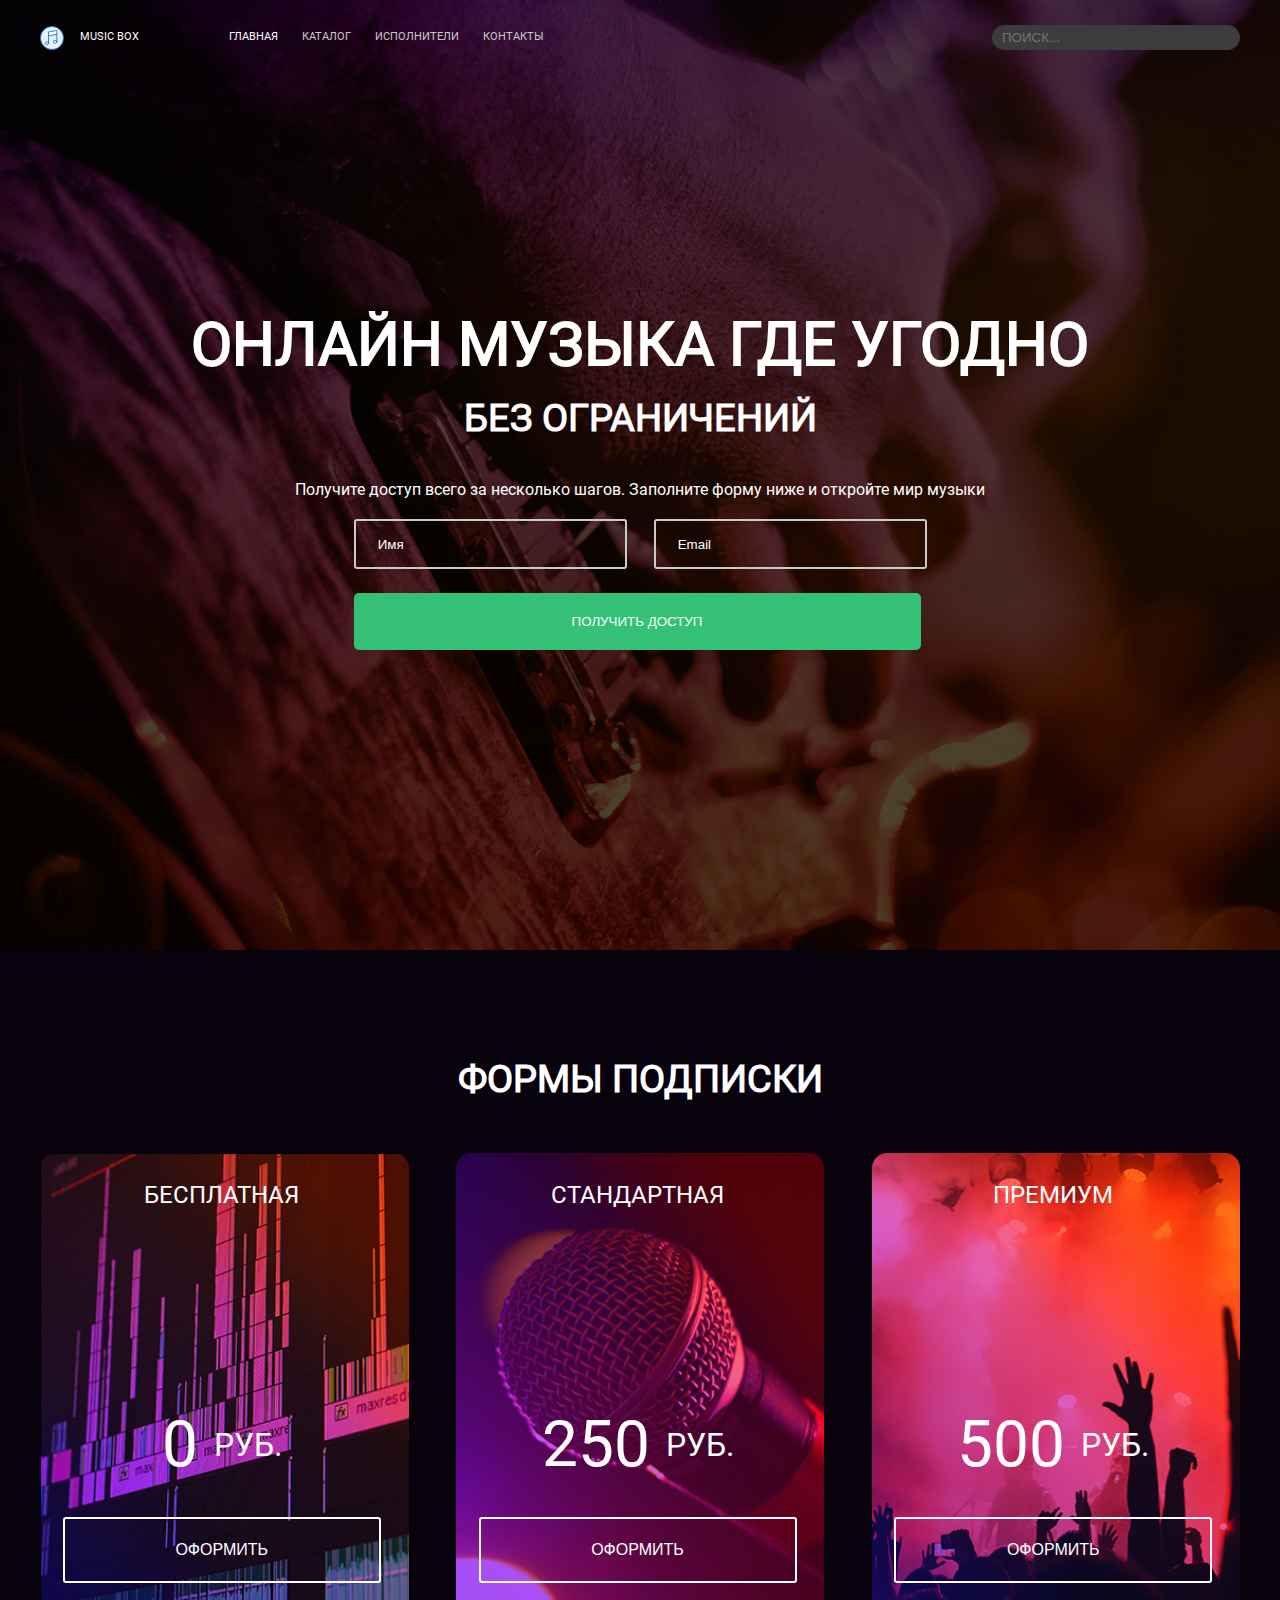
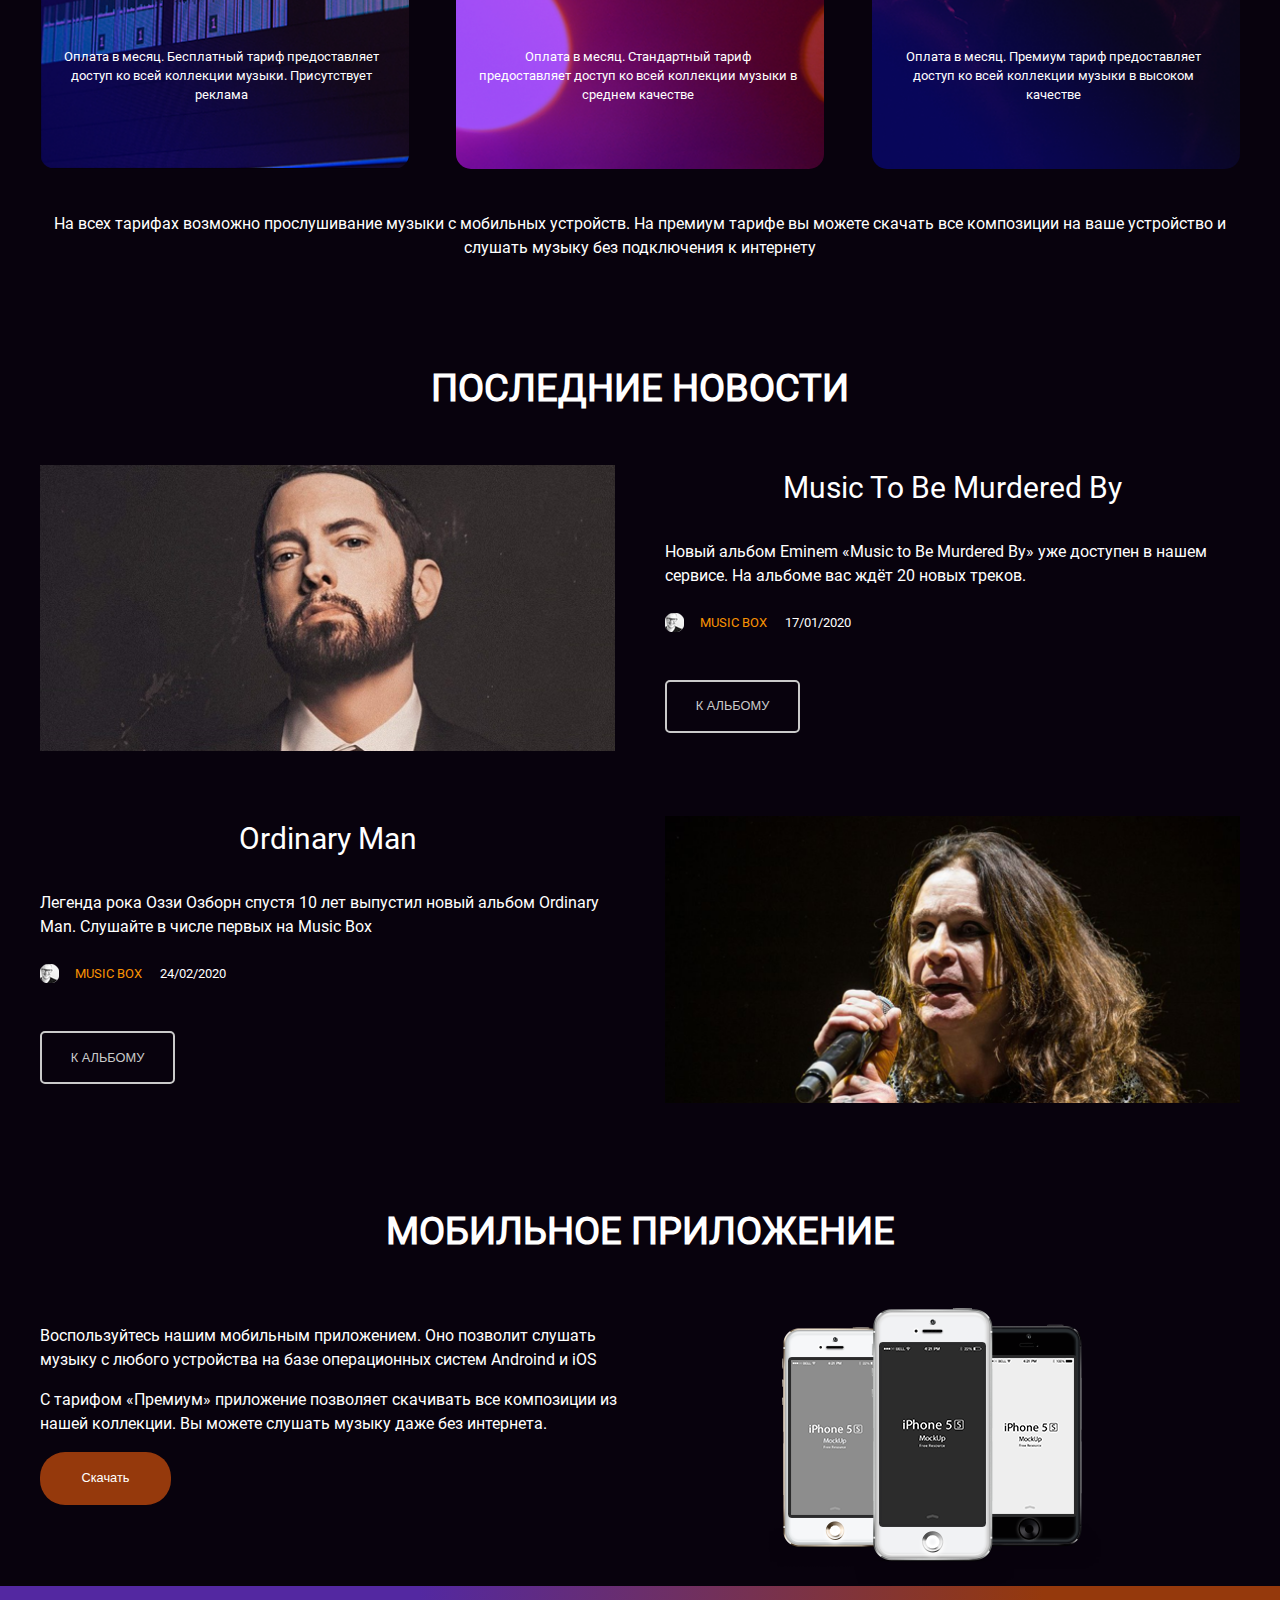
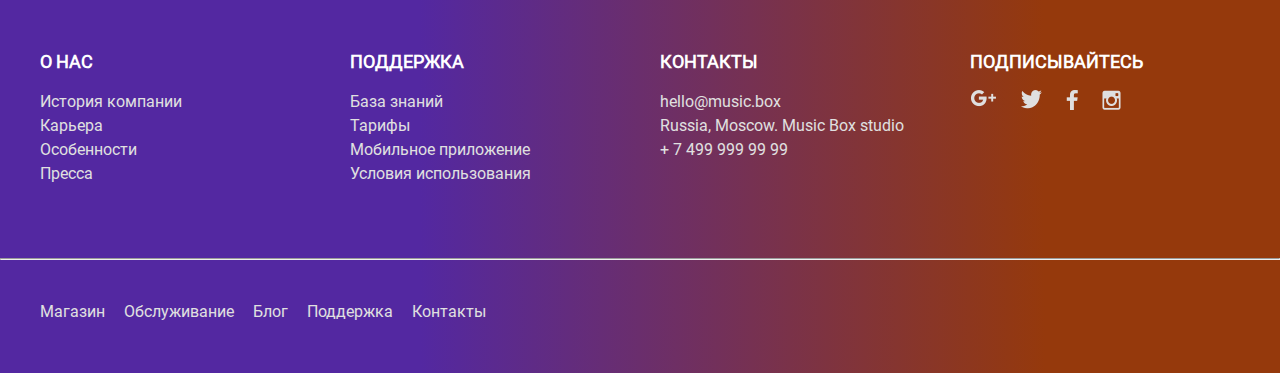
==== src/index.html @ bc8e04ec "tests" ====
<!DOCTYPE html>
<html lang="ru">
  <head>
    <meta charset="UTF-8" />
    <meta name="viewport" content="width=device-width, initial-scale=1.0">
    <meta http-equiv="X-UA-Compatible" content="ie=edge">
    <title>Портал Music Box - Smolib</title>
    <link rel="stylesheet" href="css/style.css">
  </head>
  <body>
    <header class="header">
      <div class="header__logo">
        <img class="header__logo-img" src="images/logo.svg" alt="Логотип Music Box">
        <span class="header__logo-text">Music Box</span>
      </div>
      <nav>
        <ul class="header__nav-list">
          <li class="header__nav-item">
            <a class="header__nav-link header__nav-link_selected" href="index.html">Главная</a>
          </li>
          <li class="header__nav-item">
            <a class="header__nav-link" href="#">Каталог</a>
          </li>
          <li class="header__nav-item">
            <a class="header__nav-link" href="artist.html">Исполнители</a>
          </li>
          <li class="header__nav-item">
            <a class="header__nav-link" href="#">Контакты</a>
          </li>
        </ul>
      </nav>
      <form class="header__form" action="">
        <input class="header__input" name="search" placeholder="Поиск..." type="search">
      </form>
    </header>
    <main>
      <section id="page-description" class="subscription">
        <h1>Онлайн музыка где угодно</h1>
        <h2>Без ограничений</h2>
        <p class="subscription__description">Получите доступ всего за несколько шагов. Заполните форму ниже и откройте мир музыки</p>
        <form class="subscription__form">
          <input class="subscription__input-text" name="name" placeholder="Имя" type="text">
          <input class="subscription__input-text" name="email" placeholder="Email" type="email">
          <button class="subscription__button" name="button">Получить доступ</button>
        </form>
      </section>
      <section class="pricing-forms" id="page-pricing">
        <h2 class="pricing-forms__title">Формы подписки</h2>
        <div class="pricing-forms__one-form pricing-forms__one-form_type_free">
          <h3 class="pricing-forms__title-price">Бесплатная</h3>
          <p class="pricing-forms__price">
            <span class="pricing-forms__price-value">0</span>
            <span class="pricing-forms__price-currency">руб.</span>
          </p>
          <form>
            <button class="pricing-forms__button">Оформить</button>
          </form>
          <p class="pricing-forms__form-description">
            Оплата в месяц.
            Бесплатный тариф предоставляет доступ ко всей коллекции музыки.
            Присутствует реклама
          </p>
        </div>
        <div class="pricing-forms__one-form pricing-forms__one-form_type_standart">
          <h3 class="pricing-forms__title-price">Стандартная</h3>
          <p class="pricing-forms__price">
            <span class="pricing-forms__price-value">250</span>
            <span class="pricing-forms__price-currency">руб.</span>
          </p>
          <form>
            <button class="pricing-forms__button">Оформить</button>
          </form>
          <p class="pricing-forms__form-description">
            Оплата в месяц.
            Стандартный тариф предоставляет доступ ко всей коллекции музыки в среднем качестве
          </p>
        </div>
        <div class="pricing-forms__one-form pricing-forms__one-form_type_premium">
          <h3 class="pricing-forms__title-price">Премиум</h3>
          <p class="pricing-forms__price">
            <span class="pricing-forms__price-value">500</span>
            <span class="pricing-forms__price-currency">руб.</span>
          </p>
          <form>
            <button class="pricing-forms__button">Оформить</button>
          </form>
          <p class="pricing-forms__form-description">
            Оплата в месяц.
            Премиум тариф предоставляет доступ ко всей коллекции музыки в высоком качестве
          </p>
        </div>
        <p class="pricing-forms__description">
          На всех тарифах возможно прослушивание музыки с мобильных устройств.
          На премиум тарифе вы можете скачать все композиции на ваше устройство
          и слушать музыку без подключения к интернету
        </p>
      </section>
      <section class="news" id="page-news">
        <h2>Последние новости</h2>
        <div class="news__news-block">
          <img class="news__image" src="images/Music to Be Murdered By.png" alt="Альбом Music to Be Murdered By">
          <div class="news__text-block">
            <h3 class="news__news-title">Music to be murdered by</h3>
            <p class="news__news-text">
              Новый альбом Eminem «Music to Be Murdered By» уже доступен в нашем сервисе.
              На альбоме вас ждёт 20 новых треков.
            </p>
            <div class="news__author-block">
              <img src="images/avatar.png" alt="Аватар пользователя Music box">
              <a class="news__author" href="#">Music box</a>
              <span class="news__date">17/01/2020</span>
            </div>
            <form>
              <button class="news__button">К альбому</button>
            </form>
          </div>
        </div>
        <div class="news__news-block">
          <img class="news__image" src="images/Ordinary Man.png" alt="Альбом Ordinary Man">
          <div class="news__text-block">
            <h3 class="news__news-title">Ordinary Man</h3>
            <p class="news__news-text">
              Легенда рока Оззи Озборн спустя 10 лет выпустил новый альбом Ordinary Man.
              Слушайте в числе первых на Music Box
            </p>
            <div class="news__author-block">
              <img src="images/avatar.png" alt="Аватар пользователя Music box">
              <a class="news__author" href="#">Music box</a>
              <span>24/02/2020</span>
            </div>
            <form>
              <button class="news__button">К альбому</button>
            </form>
          </div>
        </div>
      </section>
      <section class="app" id="page-app">
        <h2>Мобильное приложение</h2>
        <div class="app__block">
          <img src="images/iphone.png" alt="Телефоны">
          <div class="app__text-block">
            <p class="app__text">
              Воспользуйтесь нашим мобильным приложением.
              Оно позволит слушать музыку с любого устройства на базе операционных систем Androind и iOS
            </p>
            <p class="app__text">
              С тарифом «Премиум» приложение позволяет скачивать все композиции из нашей коллекции.
              Вы можете слушать музыку даже без интернета.
            </p>
            <form>
              <button class="app__button">Скачать</button>
            </form>
          </div>
        </div>
      </section>
    </main>
    <footer class="footer">
      <div class="footer__menu-top">
        <div class="footer__block">
          <h3 class="footer__title">О нас</h3>
          <ul class="footer__list">
          <li class="footer__list-item">
            <a class="footer__link" href="#">История компании</a>
          </li>
          <li class="footer__list-item">
            <a class="footer__link" href="#">Карьера</a>
          </li>
          <li class="footer__list-item">
            <a class="footer__link" href="#">Особенности</a>
          </li>
          <li class="footer__list-item">
            <a class="footer__link" href="#">Пресса</a>
          </li>
          </ul>
        </div>
        <div class="footer__block">
          <h3 class="footer__title">Поддержка</h3>
          <ul class="footer__list">
            <li class="footer__list-item">
              <a class="footer__link" href="#">База знаний</a>
            </li>
            <li class="footer__list-item">
              <a class="footer__link" href="#">Тарифы</a>
            </li>
            <li class="footer__list-item">
              <a class="footer__link" href="#">Мобильное приложение</a>
            </li>
            <li class="footer__list-item">
              <a class="footer__link" href="#">Условия использования</a>
            </li>
          </ul>
        </div>
        <div class="footer__block">
          <h3 class="footer__title">Контакты</h3>
          <a class="footer__link" href="mailto:hello@music.box">hello@music.box</a>
          <span class="footer__link">Russia, Moscow. Music Box studio</span>
          <a class="footer__link" href="#">+ 7 499 999 99 99</a>
        </div>
        <div class="footer__block">
          <h3 class="footer__title">Подписывайтесь</h3>
          <div>
            <ul class="footer__list footer__list_direction_row">
              <li class="footer__list-item">
                <a class="footer__link" href="#" target="_blank">
                  <img src="images/Google+.png" alt="Логотип Google">
                </a>
              </li>
              <li class="footer__list-item">
                <a class="footer__link" href="#" target="_blank">
                  <img  src="images/Twitter.png" alt="Логотип Twitter">
                </a>
              </li>
              <li class="footer__list-item">
                <a class="footer__link" href="#" target="_blank">
                  <img  src="images/Facebook.png" alt="Логотип Facebook">
                </a>
              </li>
              <li class="footer__list-item">
                <a class="footer__link" href="#" target="_blank">
                  <img src="images/Instagram.png" alt="Логотип Instagram">
                </a>
              </li>
            </ul>
          </div>
        </div>
      </div>
      <hr class="footer__line">
      <div class="footer__menu-bottom">
        <a class="footer__link footer__link_place_bottom" href="#">Магазин</a>
        <a class="footer__link footer__link_place_bottom" href="#">Обслуживание</a>
        <a class="footer__link footer__link_place_bottom" href="#">Блог</a>
        <a class="footer__link footer__link_place_bottom" href="#">Поддержка</a>
        <a class="footer__link footer__link_place_bottom" href="#">Контакты</a>
      </div>
    </footer>
  </body>
</html>
---- src/css/style.css ----
:root {
  --white: #fff;
  --black: #08020d;
  --gray: #e0e0e0;
  --dark-gray: #cacaca;
  --dark: #3c3b3d;
  --green: #34c176;
  --orange: #f89202;
  --purple: #5328a1;
  --red: #95390c;
  --main-margin: 20px;
}

.list-flex__text, .footer__link, .app__text, .news__news-text, .pricing-forms__description, .pricing-forms__button, .artist__description, .subscription__description {
  font-size: 16px;
  line-height: 1.5;
}

.pricing-forms__price-currency {
  font-size: 32px;
  line-height: 1.5;
}

.pricing-forms__price-value {
  font-size: 64px;
  line-height: 1.5;
}

.header__nav-link, .header__logo-text {
  font-size: 11px;
  line-height: 1.5;
}

.footer__line, .footer__list, .app__text, .header__input, .header__nav-list, p, h3, h2, h1, body {
  margin: 0;
  padding: 0;
}

.app__button, .news__button {
  width: 131px;
  height: 53px;
  font-size: 12.8px;
  line-height: 19.2px;
  cursor: pointer;
  text-align: center;
  vertical-align: middle;
}

.list-flex, .popular-track, .footer__menu-bottom, .footer__menu-top, .app, .news, .pricing-forms, .header {
  max-width: 1240px;
  box-sizing: border-box;
  width: 100%;
  margin: auto;
  padding-left: 20px;
  padding-right: 20px;
}

@font-face {
  font-family: "Roboto";
  src: url("../fonts/Roboto/Roboto-Regular.ttf");
}
body {
  font-family: "Roboto", Arial, Helvetica, sans-serif;
  font-size: 11px;
  line-height: 1.5;
  color: var(--dark-gray);
  background-color: var(--black);
  position: relative;
  color: var(--white);
}

h1 {
  text-transform: uppercase;
  line-height: 1.5;
  font-weight: 700;
  color: var(--white);
  text-align: center;
  width: 100%;
  max-width: 1200px;
  font-size: 60px;
}
@media screen and (max-width: 800px) {
  h1 {
    font-size: 30px;
  }
}
h2 {
  text-transform: uppercase;
  line-height: 1.5;
  font-weight: 700;
  color: var(--white);
  text-align: center;
  width: 100%;
  max-width: 1200px;
  font-size: 38px;
}
@media screen and (max-width: 800px) {
  h2 {
    font-size: 18px;
  }
}
h3 {
  text-transform: uppercase;
  line-height: 1.5;
  font-weight: 700;
  color: var(--white);
  text-align: center;
  width: 100%;
  max-width: 1200px;
  font-size: 24px;
}
@media screen and (max-width: 800px) {
  h3 {
    font-size: 16px;
  }
}

.header {
  position: absolute;
  display: flex;
  top: 25px;
  left: 0;
  right: 0;
  align-items: center;
}
@media screen and (max-width: 800px) {
  .header {
    flex-direction: column;
    align-items: flex-start;
  }
}
.header__logo {
  display: flex;
  align-items: center;
}
.header__logo-img {
  width: 24px;
  height: 24px;
}
.header__logo-text {
  margin: 0 90px 0 16px;
  text-transform: uppercase;
  color: var(--white);
}
.header__nav-list {
  display: flex;
}
@media screen and (max-width: 800px) {
  .header__nav-list {
    flex-direction: column;
    align-items: flex-start;
    margin: 17px 0 18px;
  }
}
.header__nav-item {
  list-style: none;
  padding-right: 24px;
  display: flex;
}
@media screen and (max-width: 800px) {
  .header__nav-item {
    padding-bottom: 3px;
    margin-right: a;
  }
}
.header__nav-item:last-of-type {
  padding: 0;
}
.header__nav-link {
  text-transform: uppercase;
  text-decoration: none;
  color: var(--dark-gray);
}
.header__nav-link_selected {
  color: var(--white);
}
.header__nav-link:last-of-type {
  margin: 0;
}
@media screen and (max-width: 800px) {
  .header__nav-link {
    line-height: 13px;
  }
}
.header__form {
  width: 20vw;
  max-width: 248px;
  margin: auto 0 auto auto;
  display: flex;
}
@media screen and (max-width: 800px) {
  .header__form {
    margin: 0;
    width: calc(100vw - 40px);
    max-width: 378px;
  }
}
.header__input {
  height: 25px;
  border-radius: 25px;
  border: 0px;
  width: 100%;
  background-color: var(--dark);
  box-sizing: border-box;
}
.header__input::placeholder {
  padding: 5px 0 5px 10px;
  color: #757575;
  text-transform: uppercase;
}

.subscription {
  max-height: 750px;
  padding: 200px 0;
  min-height: 550px;
  margin: auto;
  display: flex;
  flex-direction: column;
  align-items: center;
  justify-content: center;
  background-image: url(../images/banner.png);
  background-position: center;
  background-size: cover;
}
@media screen and (max-width: 800px) {
  .subscription {
    max-height: 853px;
    height: 853px;
    box-sizing: border-box;
  }
}
.subscription__description {
  margin: 31px 0 17px;
  text-align: center;
  max-width: 1200px;
}
@media screen and (max-width: 800px) {
  .subscription__description {
    margin: 16px 0;
  }
}
.subscription__input-text {
  width: 273px;
  box-sizing: border-box;
  height: 50px;
  background-color: transparent;
  border-radius: 3px;
  border: 2px solid var(--dark-gray);
  margin-bottom: 24px;
}
.subscription__input-text:first-of-type {
  margin-right: 24px;
}
@media screen and (max-width: 800px) {
  .subscription__input-text:first-of-type {
    margin-right: 0;
  }
}
.subscription__input-text::placeholder {
  padding: 15px 0 11px 20.24px;
  color: var(--white);
}
@media screen and (max-width: 800px) {
  .subscription__input-text {
    width: 374px;
    display: block;
  }
}
.subscription__button {
  display: block;
  width: 567px;
  height: 57px;
  border-radius: 5px;
  border: 0;
  background-color: var(--green);
  cursor: pointer;
  text-transform: uppercase;
  color: var(--white);
}
@media screen and (max-width: 800px) {
  .subscription__button {
    width: 374px;
  }
}

.artist {
  max-height: 713px;
  min-height: 550px;
  display: flex;
  flex-direction: column;
  align-items: flex-start;
  justify-content: flex-start;
  background-image: url(../images/Morten\ Harket.png);
  background-position: center;
  background-size: cover;
  padding: 200px 120px;
  box-sizing: border-box;
}
@media screen and (max-width: 800px) {
  .artist {
    max-height: 730px;
    height: 730px;
    padding: 0 20px;
  }
}
.artist__title {
  width: 100%;
  text-align: start;
}
.artist__description {
  margin: 16px 0 48px;
  width: 100%;
  text-align: start;
}
.artist__button {
  width: 200px;
  height: 62px;
  border-radius: 5px;
  border: 0;
  text-transform: uppercase;
  color: var(--white);
  padding: 20px 30px;
  margin-right: 19px;
  margin-bottom: 24px;
  cursor: pointer;
}
.artist__button_color_purple {
  background-color: var(--purple);
}
.artist__button_color_red {
  background-color: var(--red);
}
@media screen and (max-width: 800px) {
  .artist__button {
    display: block;
  }
}
.artist__button-inside {
  display: flex;
  align-items: center;
  justify-content: flex-start;
}
.artist__button-img {
  width: 20px;
  padding-right: 16px;
}

.pricing-forms {
  display: flex;
  flex-wrap: wrap;
  justify-content: space-between;
  padding-top: 101px;
}
@media screen and (max-width: 1240px) {
  .pricing-forms {
    justify-content: center;
  }
}
.pricing-forms__title {
  width: 100%;
}
.pricing-forms__one-form {
  width: 368.5px;
  border-radius: 15px;
  margin: 45px 0 43px;
  display: flex;
  flex-direction: column;
  align-items: center;
  background-repeat: no-repeat;
  background-size: cover;
  padding: 24px 27px 64px 22px;
  box-sizing: border-box;
}
.pricing-forms__one-form:first-of-type {
  margin-top: 45px;
}
.pricing-forms__one-form_type_free {
  background-image: url(../images/subscribe_1.png);
}
.pricing-forms__one-form_type_standart {
  background-image: url(../images/subscribe_2.png);
}
.pricing-forms__one-form_type_premium {
  background-image: url(../images/subscribe_3.png);
}
@media screen and (max-width: 800px) {
  .pricing-forms__one-form {
    padding-top: 19px;
    margin-top: 0;
  }
  .pricing-forms__one-form:first-of-type {
    margin-top: 45px;
    margin-right: 0px;
  }
}
.pricing-forms__title-price {
  font-weight: 400;
}
.pricing-forms__price {
  margin: 200px 0 40px;
  display: flex;
  align-items: center;
  justify-content: center;
  width: 100%;
}
.pricing-forms__price-value {
  margin-right: 16px;
  line-height: 1;
}
.pricing-forms__price-currency {
  text-transform: uppercase;
}
.pricing-forms__form-description {
  text-align: center;
  margin-top: 64px;
  font-size: 12.8px;
}
.pricing-forms__button {
  background-color: transparent;
  color: var(--white);
  border-radius: 3px;
  border: 2px solid var(--white);
  text-transform: uppercase;
  cursor: pointer;
  width: 318px;
  height: 66px;
}
.pricing-forms__description {
  width: 100%;
  text-align: center;
}

.news {
  padding: 100px 20px 0;
}
@media screen and (max-width: 800px) {
  .news {
    display: flex;
    flex-direction: column;
    align-items: center;
  }
}
.news__news-block {
  display: flex;
  align-items: flex-start;
  justify-content: space-between;
  margin-top: 65px;
}
.news__news-block:first-of-type {
  margin-top: 48px;
}
.news__news-block:nth-of-type(2n) {
  flex-direction: row-reverse;
}
@media screen and (max-width: 800px) {
  .news__news-block {
    flex-direction: column;
  }
  .news__news-block:nth-of-type(2n) {
    flex-direction: column;
  }
}
.news__image {
  width: 45vw;
  max-width: 575px;
  min-width: 374px;
}
.news__text-block {
  display: flex;
  flex-direction: column;
  width: 45vw;
  max-width: 575px;
  min-width: 374px;
}
@media screen and (max-width: 800px) {
  .news__text-block {
    margin-top: 50px;
  }
}
.news__news-title {
  text-transform: capitalize;
  font-size: 30px;
  line-height: 1.5;
  font-weight: 400;
  margin-bottom: 30px;
}
@media screen and (max-width: 800px) {
  .news__news-title {
    font-size: 16px;
    margin-bottom: 16px;
  }
}
.news__news-text {
  margin-bottom: 25px;
}
.news__author-block {
  display: flex;
  align-content: center;
  font-size: 12.8px;
  line-height: 19px;
}
.news__author {
  text-decoration: none;
  color: var(--orange);
  margin: 0 18px 0 16px;
  text-transform: uppercase;
}
.news__button {
  margin-top: 48px;
  color: var(--dark-gray);
  text-transform: uppercase;
  background-color: transparent;
  border-radius: 5px;
  border: 2px solid var(--dark-gray);
  width: 135px;
}

.app {
  padding: 100px 20px 0;
  max-width: 1240px;
}
.app__block {
  display: flex;
  flex-direction: row-reverse;
  justify-content: flex-end;
  align-items: flex-start;
  margin: 48px auto 0;
}
@media screen and (max-width: 800px) {
  .app__block {
    flex-direction: column;
    align-items: center;
    margin: 48px 0 0;
  }
}
.app__text-block {
  max-width: 600px;
  margin-right: min(144px, 10vw);
  margin-top: 16px;
}
@media screen and (max-width: 800px) {
  .app__text-block {
    margin-right: 0;
  }
}
.app__text {
  margin-bottom: 16px;
}
.app__button {
  background-color: var(--red);
  color: var(--white);
  border-radius: 25px;
  border: 0;
}

.footer {
  background: linear-gradient(89.75deg, #5328a1 32.83%, #95390c 81.56%);
}
.footer__menu-top {
  padding: 62px 20px 72px;
  display: grid;
  grid-template-columns: repeat(4, 270px);
  column-gap: min(40px, 3.3333333333vw);
}
@media screen and (max-width: 1240px) {
  .footer__menu-top {
    grid-template-columns: repeat(4, 21.3vw);
  }
}
@media screen and (max-width: 800px) {
  .footer__menu-top {
    grid-template-columns: repeat(1, auto);
    row-gap: 30px;
  }
}
.footer__block {
  display: flex;
  flex-direction: column;
  align-items: stretch;
}
.footer__title {
  font-size: 18px;
  margin-bottom: 15px;
  text-align: start;
}
@media screen and (max-width: 800px) {
  .footer__title {
    margin-bottom: 16px;
  }
}
.footer__link {
  color: var(--gray);
  text-decoration: none;
  width: auto;
  margin-right: auto;
}
.footer__link_place_bottom {
  margin-right: 16px;
}
@media screen and (max-width: 800px) {
  .footer__link_place_bottom {
    margin-bottom: 16px;
  }
}
.footer__list {
  display: flex;
  list-style: none;
  flex-direction: column;
}
.footer__list_direction_row {
  flex-direction: row;
  gap: 24px;
}
.footer__list-item {
  list-style: none;
}
.footer__line {
  color: var(--dark-gray);
  size: 1px;
}
.footer__menu-bottom {
  padding: 40px 20px 49px;
}
@media screen and (max-width: 800px) {
  .footer__menu-bottom {
    display: flex;
    flex-direction: column;
    padding-bottom: 39px;
  }
}

.popular-track {
  padding-top: 100px;
}
.popular-track__title {
  text-align: left;
}
.popular-track__grid-block {
  display: grid;
  grid-template-columns: repeat(2, 1fr);
  margin-top: 48px;
  row-gap: 25px;
}
@media screen and (max-width: 800px) {
  .popular-track__grid-block {
    grid-template-columns: repeat(1, 1fr);
  }
}
.popular-track__title {
  margin-bottom: 48px;
  text-align: left;
}
.popular-track__track-block {
  display: flex;
  align-items: center;
}
.popular-track__image {
  width: 55px;
  height: 55px;
  margin-right: 15px;
}
.popular-track__name {
  font-size: 12.8px;
}
.popular-track__artist {
  font-size: 12.8px;
  color: var(--gray);
}
.popular-track__time {
  margin-left: auto;
  margin-right: 49px;
  font-size: 12.8px;
}
@media screen and (max-width: 800px) {
  .popular-track__time {
    margin-right: 0;
  }
}

.list-flex {
  padding-top: 100px;
}
.list-flex__title {
  text-align: left;
}
.list-flex__flex {
  display: flex;
  flex-wrap: wrap;
  margin-top: 23px;
}
.list-flex__block {
  margin-right: 50px;
  margin-top: 25px;
  width: clamp(137px, 20vw, 250px);
  display: flex;
  flex-direction: column;
}
.list-flex__block_section_similar {
  align-items: center;
}
.list-flex__image {
  width: 100%;
}
.list-flex__name {
  font-size: 18px;
  text-transform: capitalize;
  margin-top: 18px;
  text-align: start;
}
.list-flex__name_section_similar {
  width: 100%;
  text-align: center;
}
.list-flex__text_section_similar {
  width: 100%;
  text-align: center;
}

/*# sourceMappingURL=style.css.map */
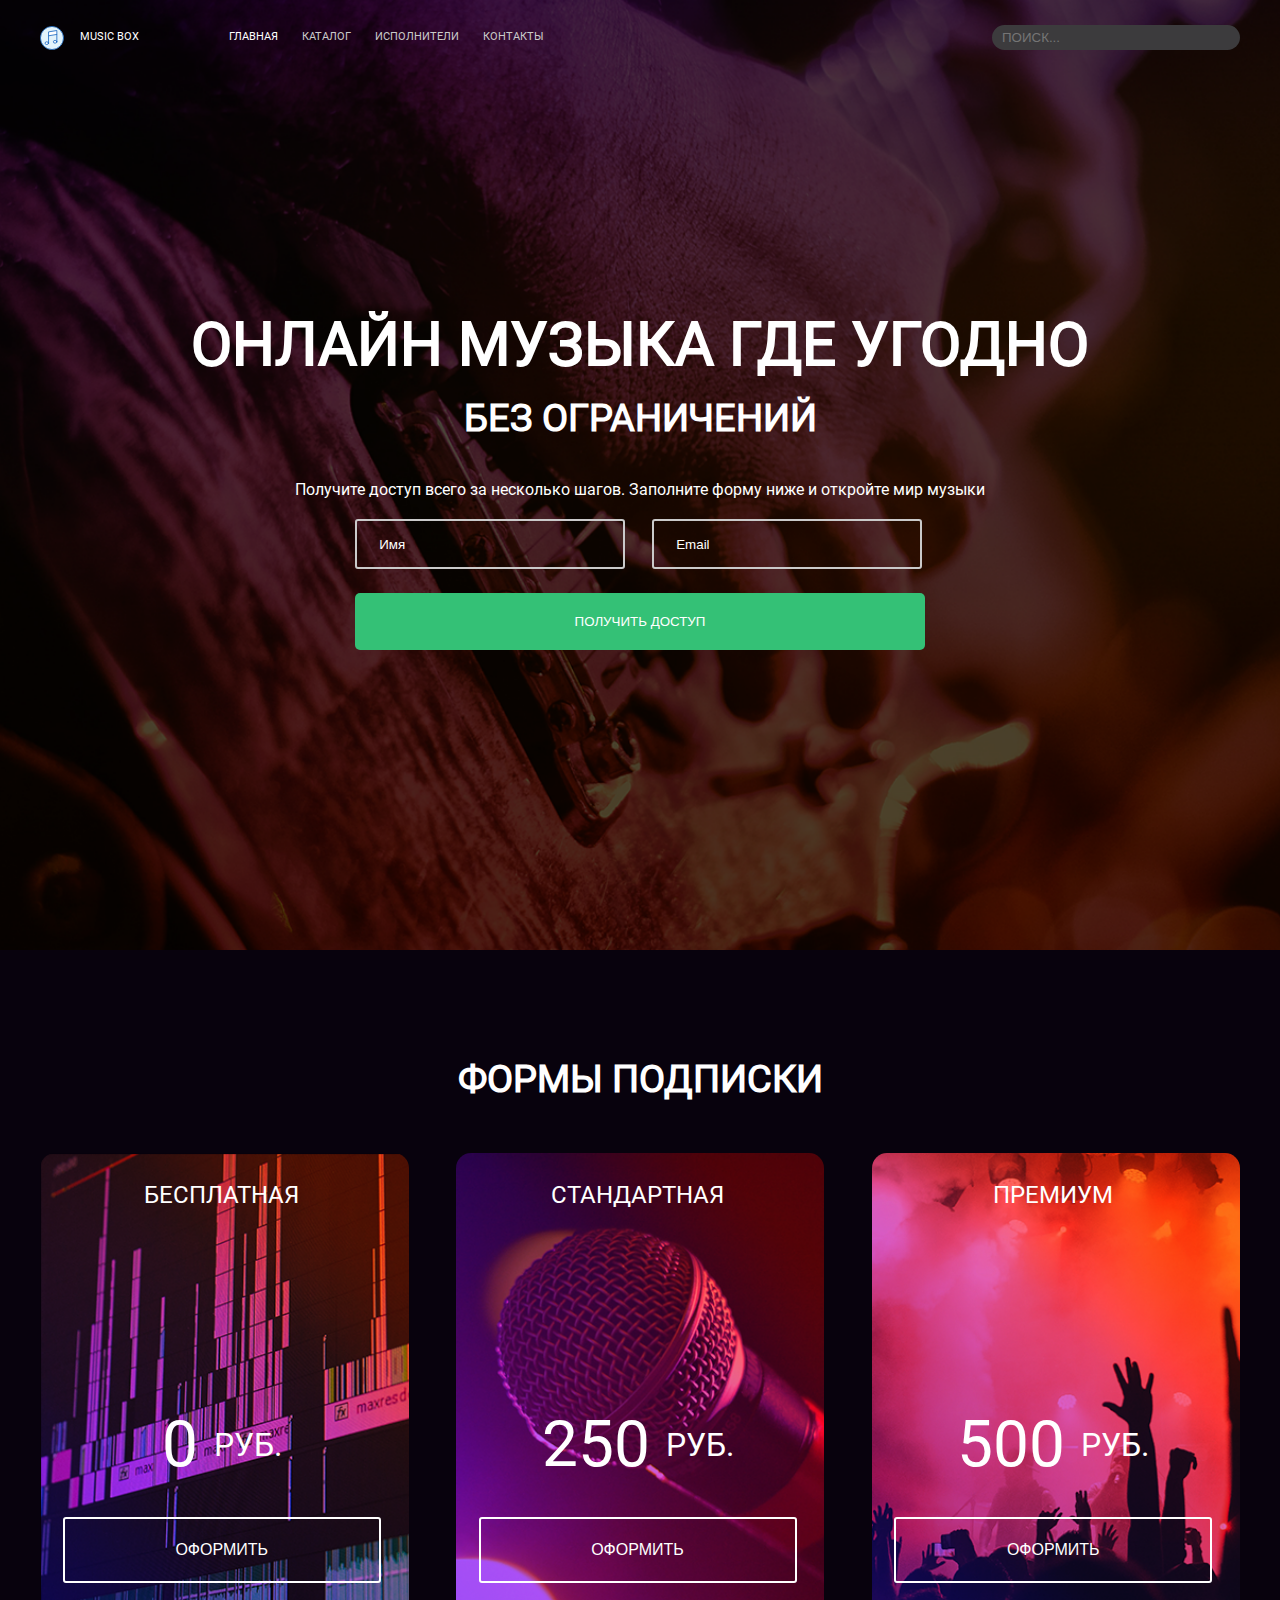
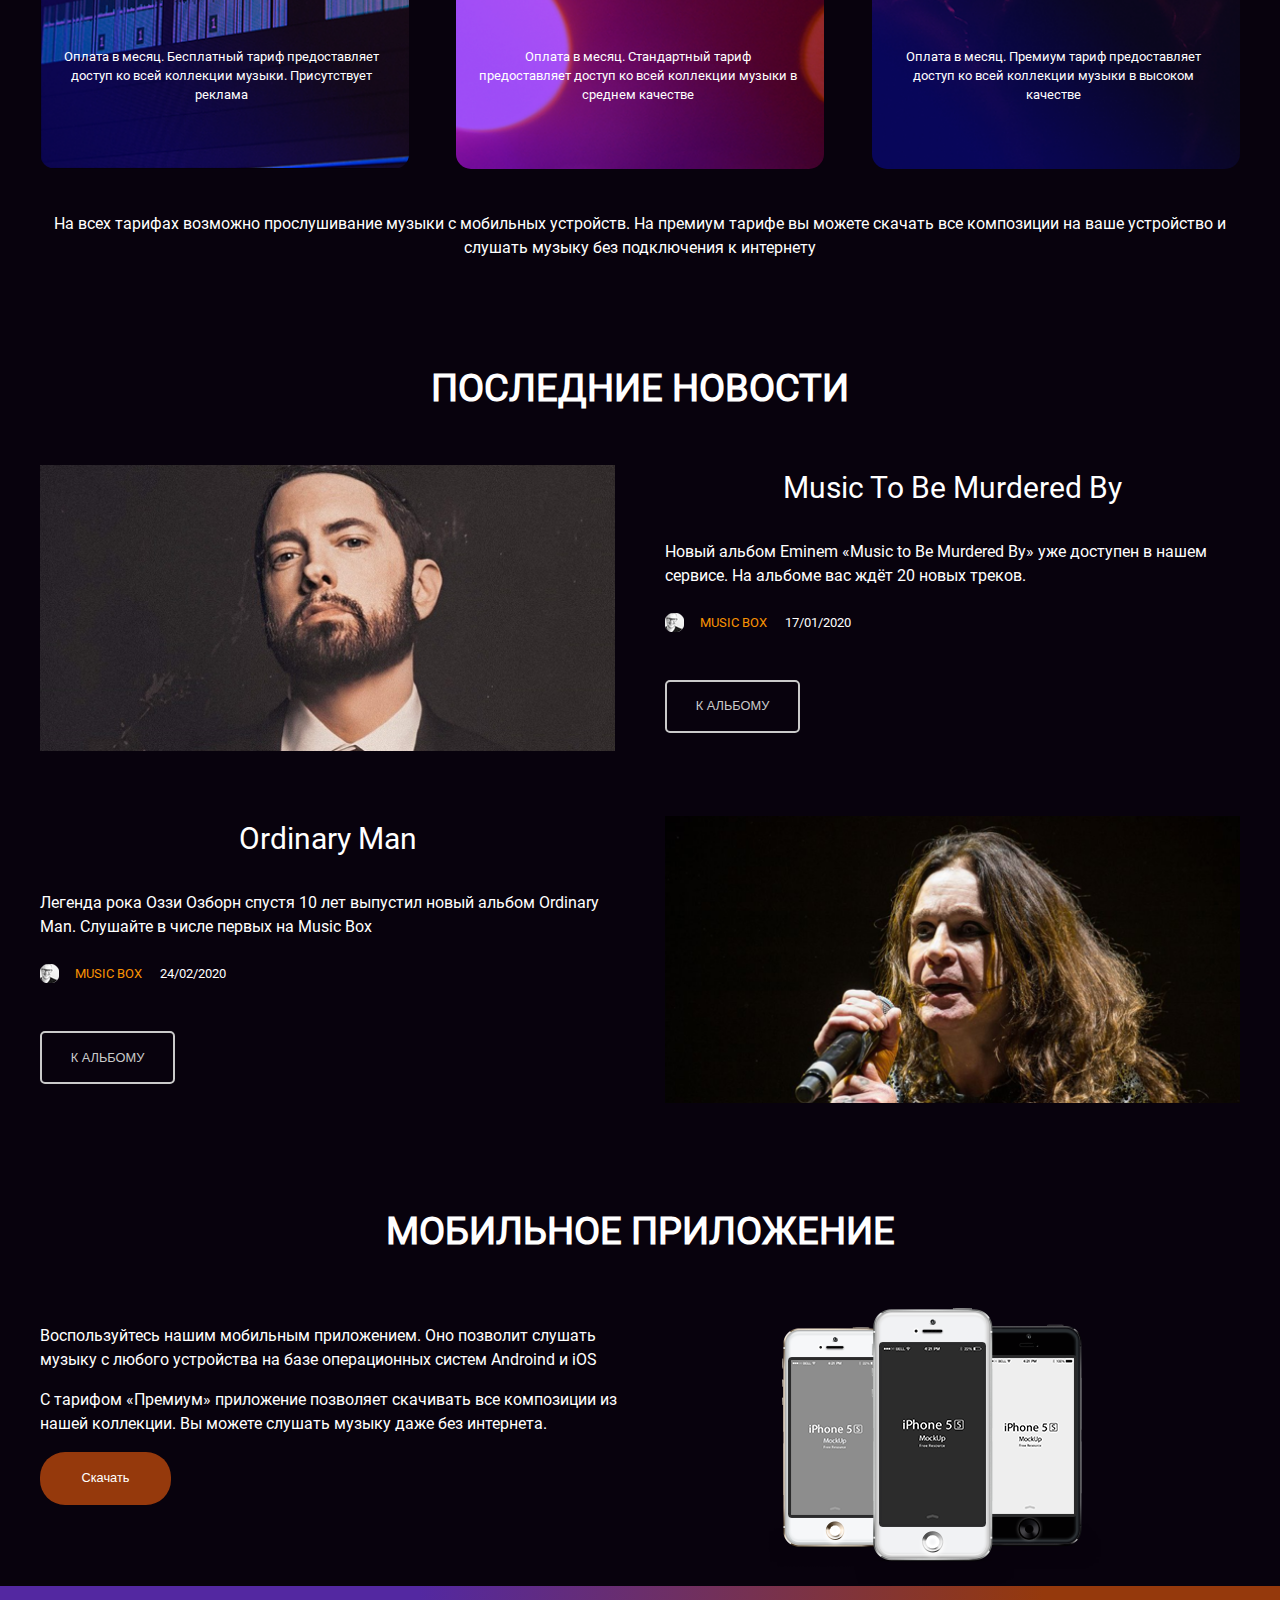
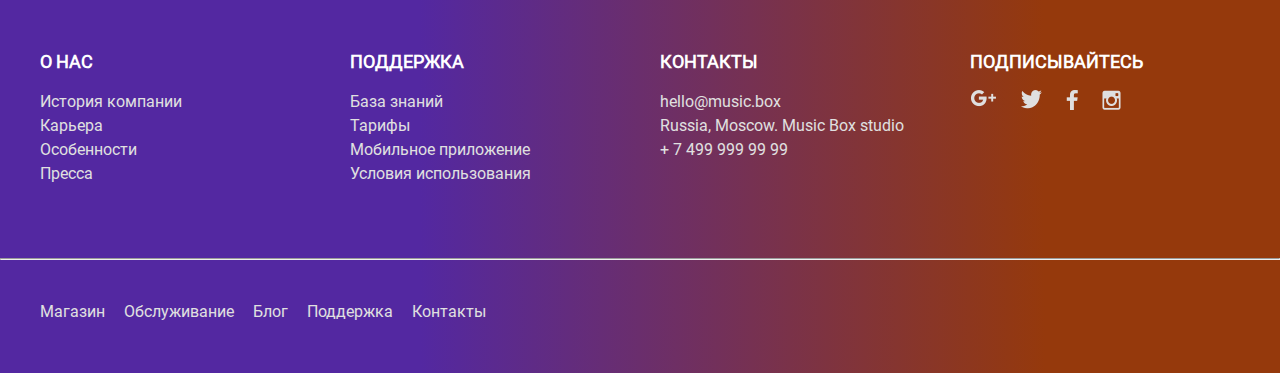
==== commit c78ae4bf: "tests" ====
--- a/src/index.html
+++ b/src/index.html
@@ -41,7 +41,7 @@
         <form class="subscription__form">
           <input class="subscription__input-text" name="name" placeholder="Имя" type="text">
           <input class="subscription__input-text" name="email" placeholder="Email" type="email">
-          <button class="subscription__button" name="button">Получить доступ</button>
+          <input type="button" class="subscription__button" name="button" value="Получить доступ">
         </form>
       </section>
       <section class="pricing-forms" id="page-pricing">
@@ -53,7 +53,7 @@
             <span class="pricing-forms__price-currency">руб.</span>
           </p>
           <form>
-            <button class="pricing-forms__button">Оформить</button>
+            <input type="button" class="pricing-forms__button" value="Оформить">
           </form>
           <p class="pricing-forms__form-description">
             Оплата в месяц.
@@ -68,7 +68,7 @@
             <span class="pricing-forms__price-currency">руб.</span>
           </p>
           <form>
-            <button class="pricing-forms__button">Оформить</button>
+            <input type="button" class="pricing-forms__button" value="Оформить">
           </form>
           <p class="pricing-forms__form-description">
             Оплата в месяц.
@@ -82,7 +82,7 @@
             <span class="pricing-forms__price-currency">руб.</span>
           </p>
           <form>
-            <button class="pricing-forms__button">Оформить</button>
+            <input type="button" class="pricing-forms__button" value="Оформить">
           </form>
           <p class="pricing-forms__form-description">
             Оплата в месяц.
@@ -111,7 +111,7 @@
               <span class="news__date">17/01/2020</span>
             </div>
             <form>
-              <button class="news__button">К альбому</button>
+              <input type="button" class="news__button" value="К альбому">
             </form>
           </div>
         </div>
@@ -129,7 +129,7 @@
               <span>24/02/2020</span>
             </div>
             <form>
-              <button class="news__button">К альбому</button>
+              <input type="button" class="news__button" value="К альбому">
             </form>
           </div>
         </div>
@@ -148,7 +148,7 @@
               Вы можете слушать музыку даже без интернета.
             </p>
             <form>
-              <button class="app__button">Скачать</button>
+              <input type="button" class="app__button" value="Скачать">
             </form>
           </div>
         </div>
@@ -157,7 +157,7 @@
     <footer class="footer">
       <div class="footer__menu-top">
         <div class="footer__block">
-          <h3 class="footer__title">О нас</h3>
+          <h2 class="footer__title">О нас</h3>
           <ul class="footer__list">
           <li class="footer__list-item">
             <a class="footer__link" href="#">История компании</a>
@@ -174,7 +174,7 @@
           </ul>
         </div>
         <div class="footer__block">
-          <h3 class="footer__title">Поддержка</h3>
+          <h2 class="footer__title">Поддержка</h3>
           <ul class="footer__list">
             <li class="footer__list-item">
               <a class="footer__link" href="#">База знаний</a>
@@ -191,7 +191,7 @@
           </ul>
         </div>
         <div class="footer__block">
-          <h3 class="footer__title">Контакты</h3>
+          <h2 class="footer__title">Контакты</h3>
           <a class="footer__link" href="mailto:hello@music.box">hello@music.box</a>
           <span class="footer__link">Russia, Moscow. Music Box studio</span>
           <a class="footer__link" href="#">+ 7 499 999 99 99</a>
--- a/src/css/style.css
+++ b/src/css/style.css
@@ -227,6 +227,7 @@
     max-height: 853px;
     height: 853px;
     box-sizing: border-box;
+    padding: 200px 20px;
   }
 }
 .subscription__description {
@@ -239,8 +240,11 @@
     margin: 16px 0;
   }
 }
+.subscription__form {
+  max-width: 570px;
+}
 .subscription__input-text {
-  width: 273px;
+  width: 270px;
   box-sizing: border-box;
   height: 50px;
   background-color: transparent;
@@ -268,7 +272,7 @@
 }
 .subscription__button {
   display: block;
-  width: 567px;
+  width: 570px;
   height: 57px;
   border-radius: 5px;
   border: 0;
@@ -300,7 +304,7 @@
   .artist {
     max-height: 730px;
     height: 730px;
-    padding: 0 20px;
+    padding: 200px 20px;
   }
 }
 .artist__title {
@@ -315,6 +319,7 @@
 .artist__button {
   width: 200px;
   height: 62px;
+  font-size: 12.8px;
   border-radius: 5px;
   border: 0;
   text-transform: uppercase;
@@ -339,6 +344,7 @@
   display: flex;
   align-items: center;
   justify-content: flex-start;
+  font-size: 12.8px;
 }
 .artist__button-img {
   width: 20px;
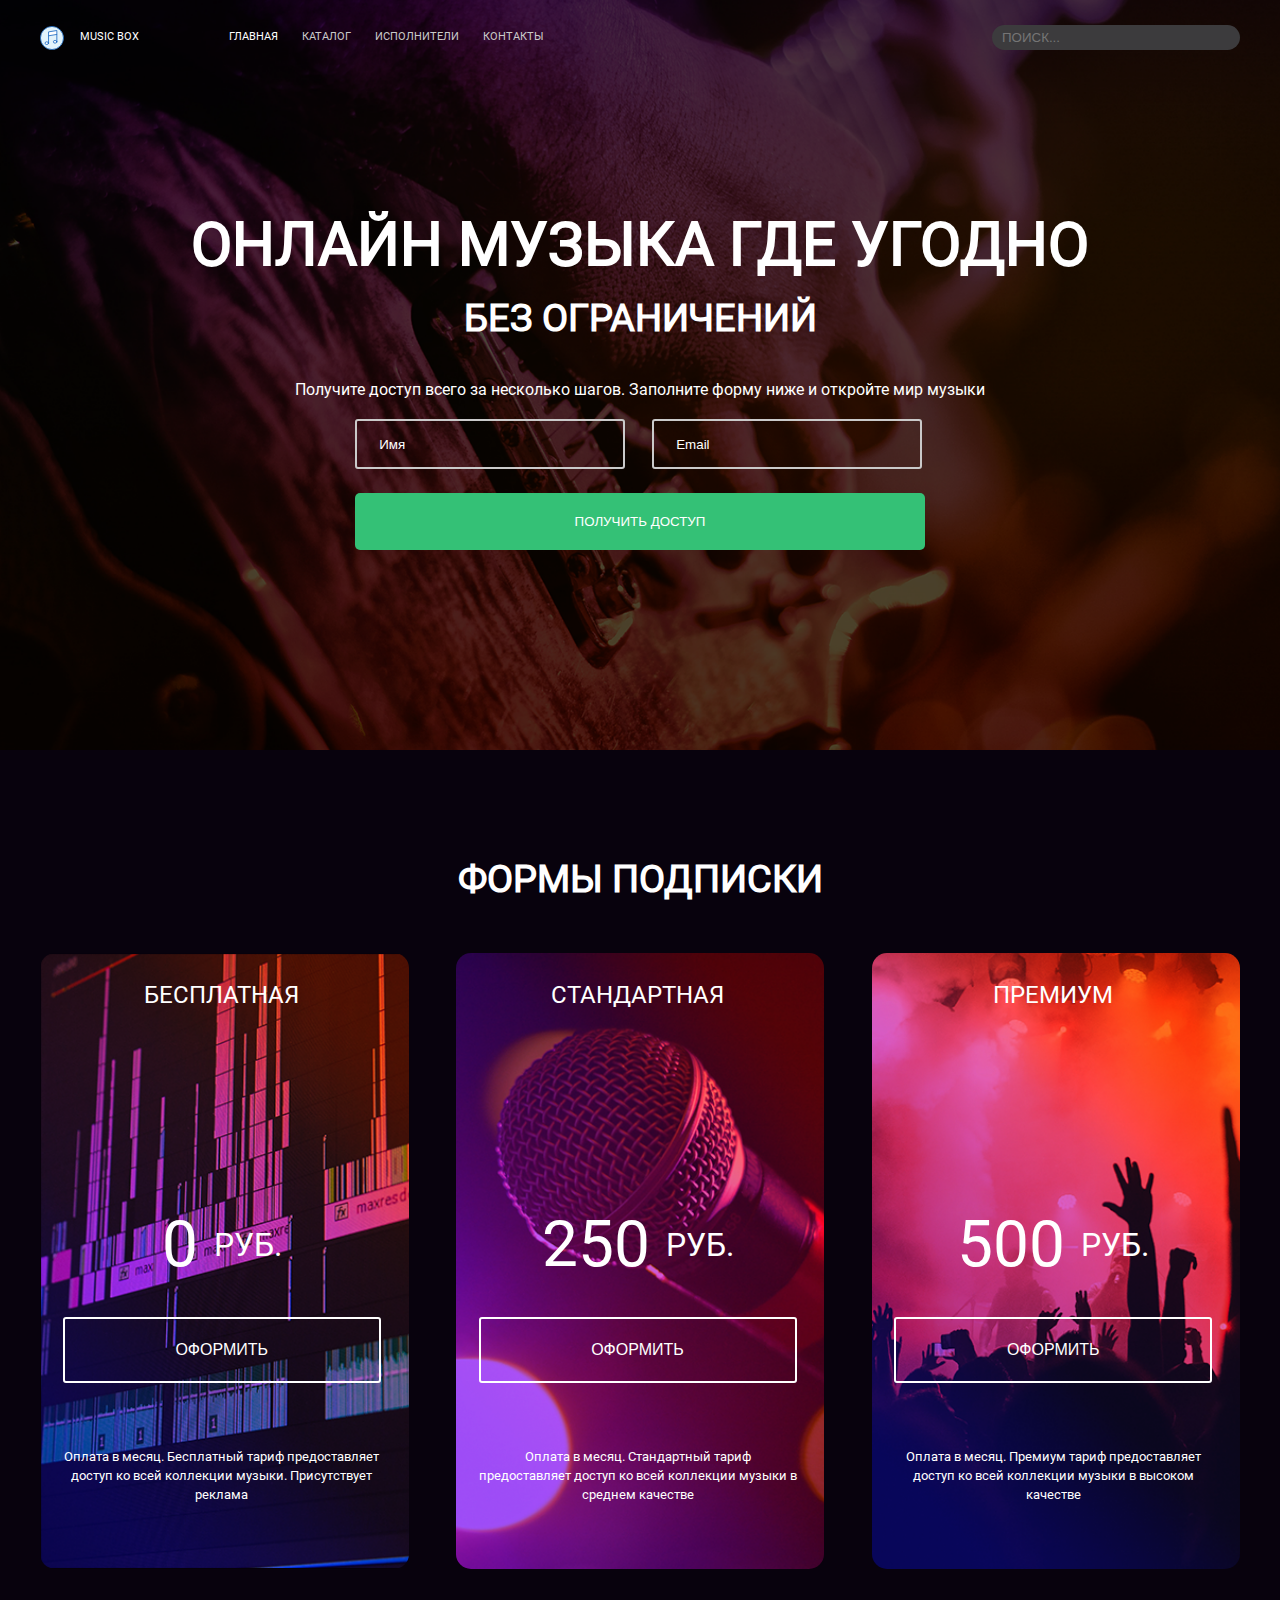
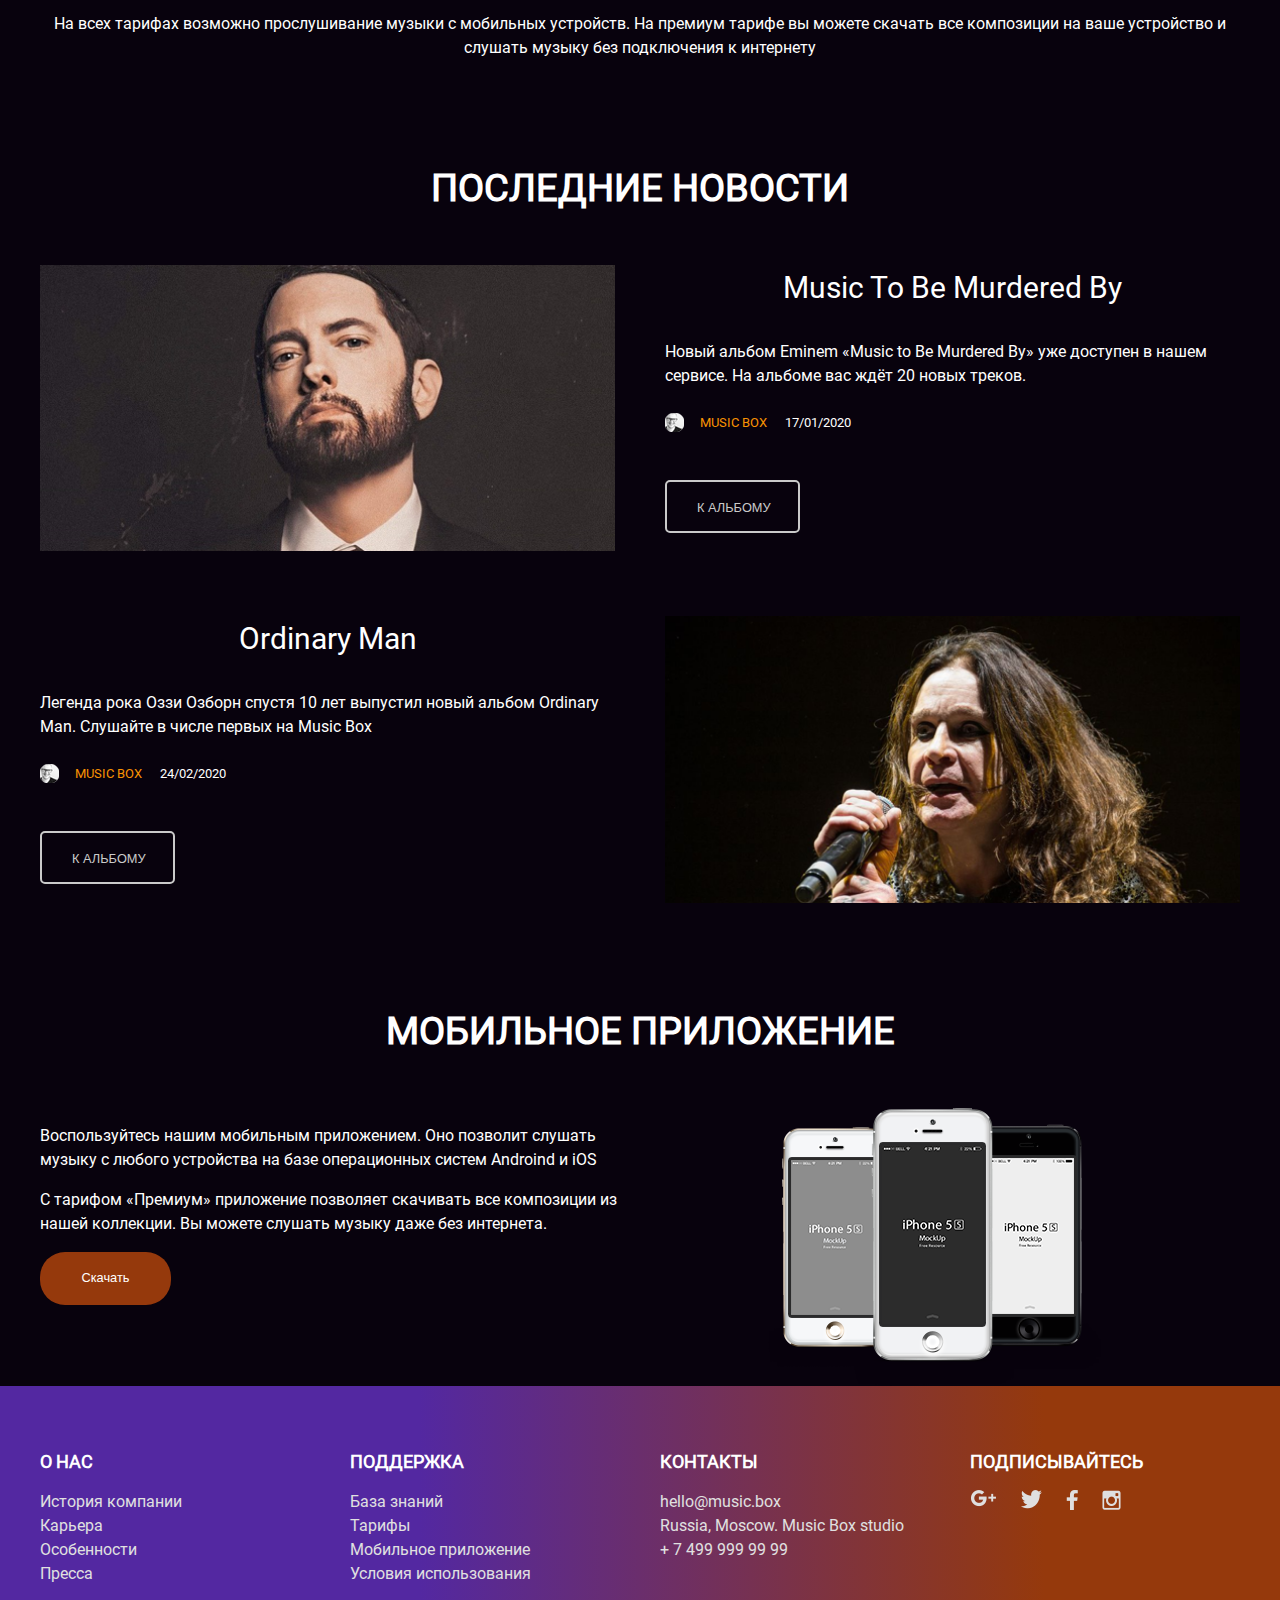
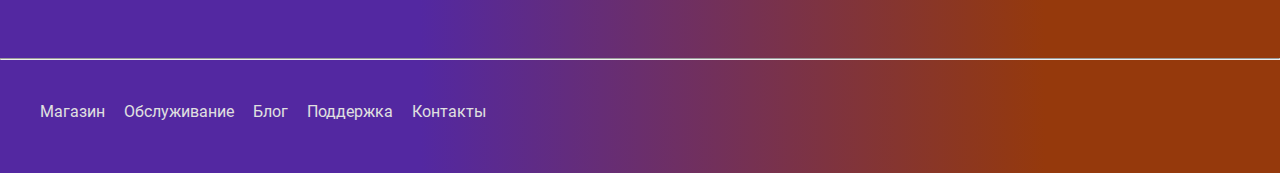
==== commit 84e469af: "tests" ====
--- a/src/index.html
+++ b/src/index.html
@@ -35,13 +35,13 @@
     </header>
     <main>
       <section id="page-description" class="subscription">
-        <h1>Онлайн музыка где угодно</h1>
+        <h1 class="subscription__title">Онлайн музыка где угодно</h1>
         <h2>Без ограничений</h2>
         <p class="subscription__description">Получите доступ всего за несколько шагов. Заполните форму ниже и откройте мир музыки</p>
         <form class="subscription__form">
-          <input class="subscription__input-text" name="name" placeholder="Имя" type="text">
-          <input class="subscription__input-text" name="email" placeholder="Email" type="email">
-          <input type="button" class="subscription__button" name="button" value="Получить доступ">
+          <input type="text" class="subscription__input-text" name="name" placeholder="Имя">
+          <input type="email" class="subscription__input-text" name="email" placeholder="Email">
+          <input type="submit" class="btn subscription__button" name="button" value="Получить доступ">
         </form>
       </section>
       <section class="pricing-forms" id="page-pricing">
@@ -53,7 +53,7 @@
             <span class="pricing-forms__price-currency">руб.</span>
           </p>
           <form>
-            <input type="button" class="pricing-forms__button" value="Оформить">
+            <input type="button" class="btn pricing-forms__button" value="Оформить">
           </form>
           <p class="pricing-forms__form-description">
             Оплата в месяц.
@@ -68,7 +68,7 @@
             <span class="pricing-forms__price-currency">руб.</span>
           </p>
           <form>
-            <input type="button" class="pricing-forms__button" value="Оформить">
+            <input type="button" class="btn pricing-forms__button" value="Оформить">
           </form>
           <p class="pricing-forms__form-description">
             Оплата в месяц.
@@ -82,7 +82,7 @@
             <span class="pricing-forms__price-currency">руб.</span>
           </p>
           <form>
-            <input type="button" class="pricing-forms__button" value="Оформить">
+            <input type="button" class="btn pricing-forms__button" value="Оформить">
           </form>
           <p class="pricing-forms__form-description">
             Оплата в месяц.
@@ -111,7 +111,7 @@
               <span class="news__date">17/01/2020</span>
             </div>
             <form>
-              <input type="button" class="news__button" value="К альбому">
+              <input type="button" class="btn news__button" value="К альбому">
             </form>
           </div>
         </div>
@@ -129,7 +129,7 @@
               <span>24/02/2020</span>
             </div>
             <form>
-              <input type="button" class="news__button" value="К альбому">
+              <input type="button" class="btn news__button" value="К альбому">
             </form>
           </div>
         </div>
@@ -148,7 +148,7 @@
               Вы можете слушать музыку даже без интернета.
             </p>
             <form>
-              <input type="button" class="app__button" value="Скачать">
+              <input type="button" class="btn app__button" value="Скачать">
             </form>
           </div>
         </div>
--- a/src/css/style.css
+++ b/src/css/style.css
@@ -212,12 +212,10 @@
 .subscription {
   max-height: 750px;
   padding: 200px 0;
-  min-height: 550px;
   margin: auto;
   display: flex;
   flex-direction: column;
   align-items: center;
-  justify-content: center;
   background-image: url(../images/banner.png);
   background-position: center;
   background-size: cover;
@@ -228,6 +226,11 @@
     height: 853px;
     box-sizing: border-box;
     padding: 200px 20px;
+  }
+}
+@media screen and (max-width: 800px) {
+  .subscription__title {
+    margin: 50px 0 0;
   }
 }
 .subscription__description {
@@ -310,6 +313,7 @@
 .artist__title {
   width: 100%;
   text-align: start;
+  margin-top: 50px;
 }
 .artist__description {
   margin: 16px 0 48px;
@@ -425,6 +429,7 @@
   background-color: transparent;
   color: var(--white);
   border-radius: 3px;
+  padding: 16px 30px;
   border: 2px solid var(--white);
   text-transform: uppercase;
   cursor: pointer;
@@ -519,6 +524,7 @@
   border-radius: 5px;
   border: 2px solid var(--dark-gray);
   width: 135px;
+  padding: 16px 30px;
 }
 
 .app {
@@ -557,6 +563,7 @@
   color: var(--white);
   border-radius: 25px;
   border: 0;
+  padding: 16px 40px;
 }
 
 .footer {
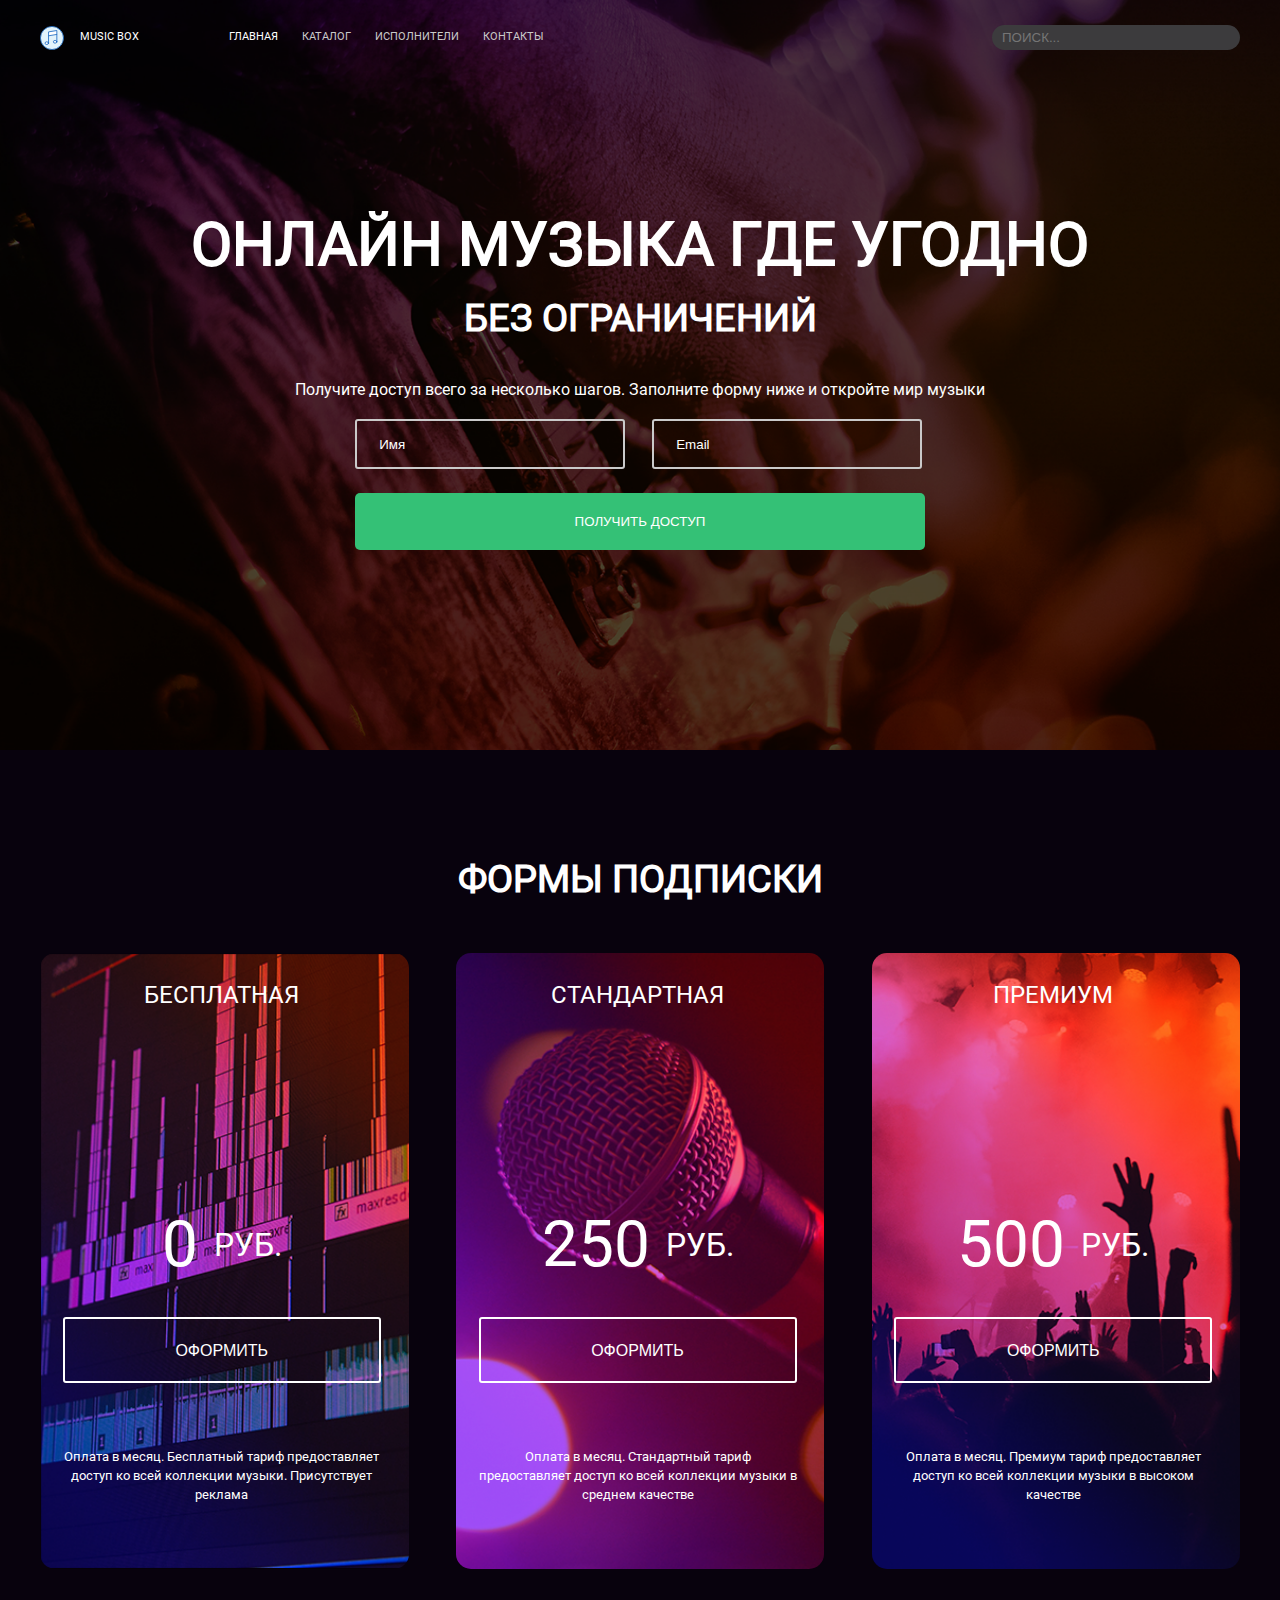
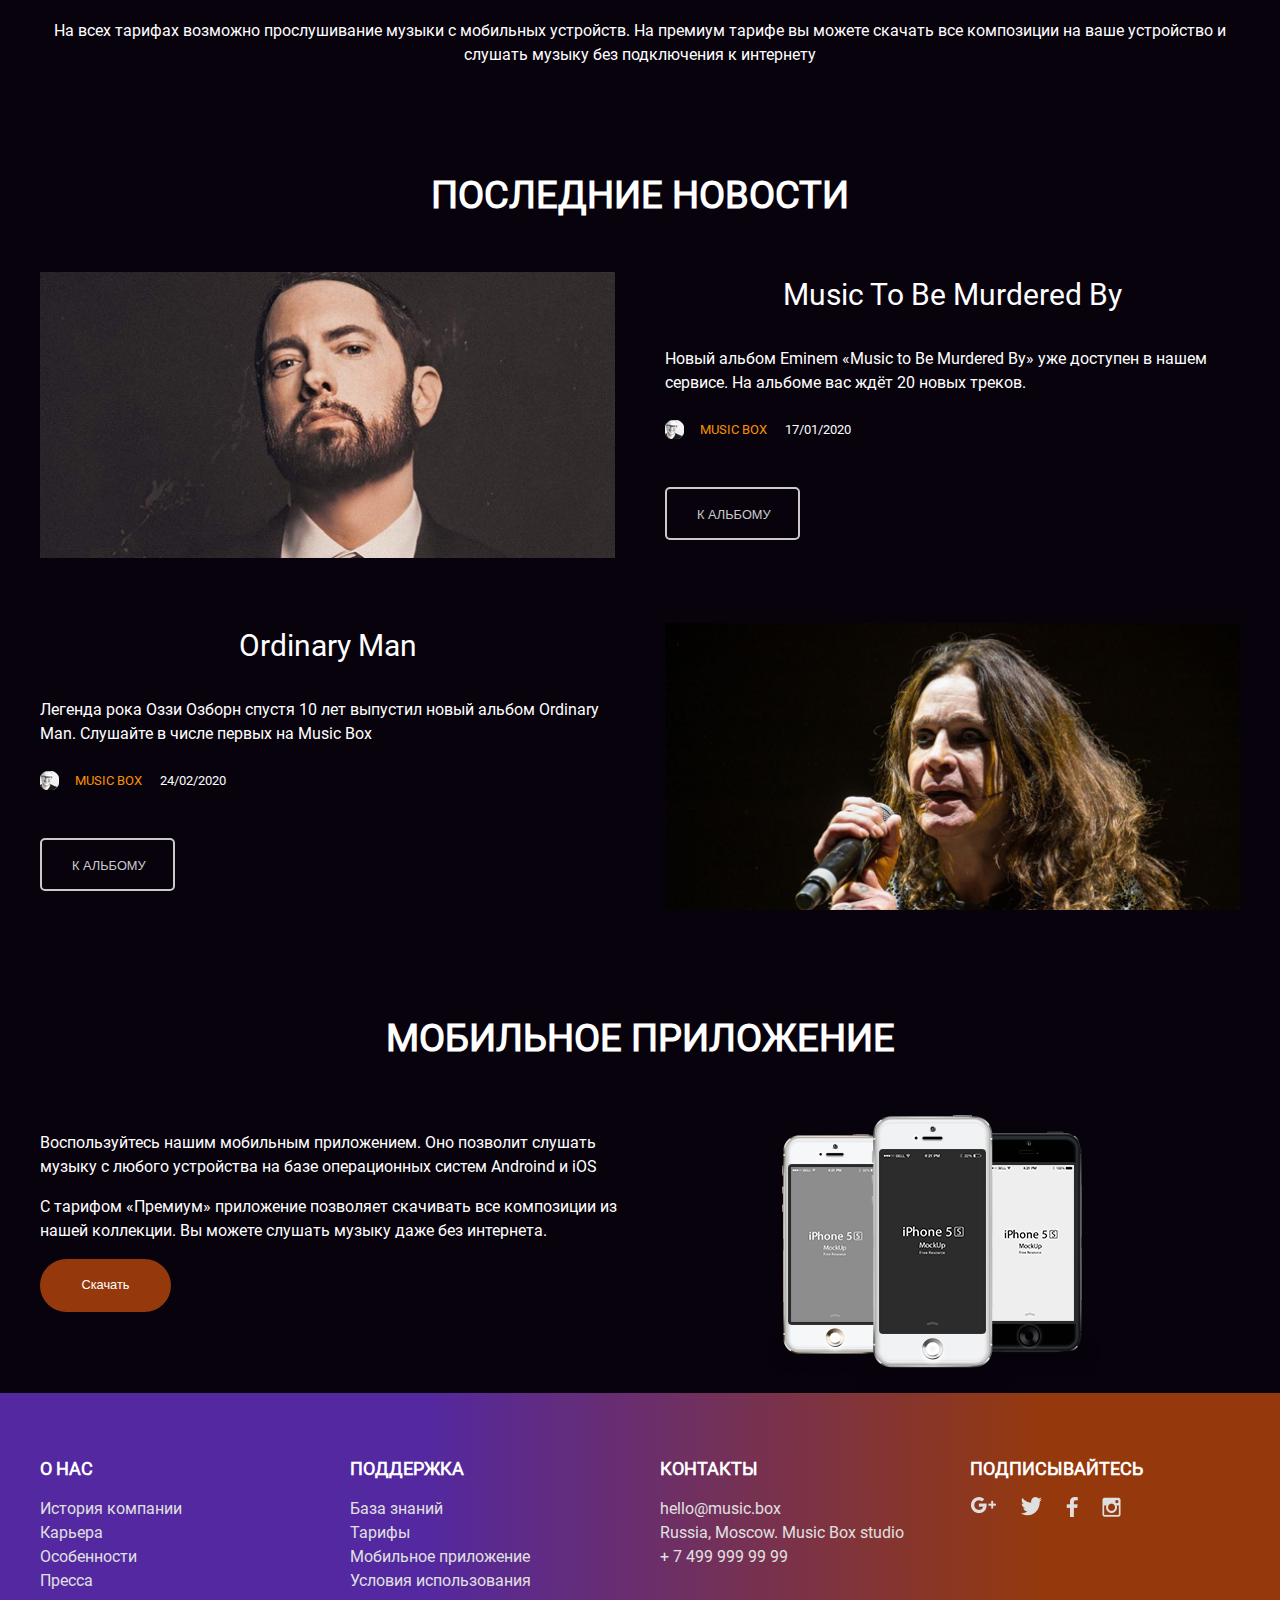
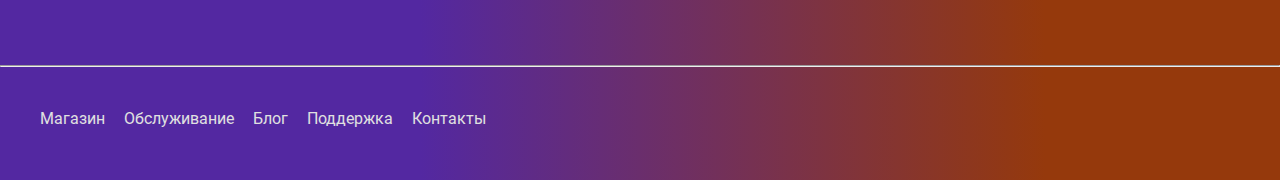
==== commit ec3d92b4: "tests" ====
--- a/src/index.html
+++ b/src/index.html
@@ -198,7 +198,7 @@
         </div>
         <div class="footer__block">
           <h3 class="footer__title">Подписывайтесь</h3>
-          <div>
+          <div class="footer__list">
             <ul class="footer__list footer__list_direction_row">
               <li class="footer__list-item">
                 <a class="footer__link" href="#" target="_blank">
--- a/src/css/style.css
+++ b/src/css/style.css
@@ -315,6 +315,11 @@
   text-align: start;
   margin-top: 50px;
 }
+@media screen and (max-width: 800px) {
+  .artist__title {
+    margin-top: 25px;
+  }
+}
 .artist__description {
   margin: 16px 0 48px;
   width: 100%;
@@ -372,7 +377,7 @@
 .pricing-forms__one-form {
   width: 368.5px;
   border-radius: 15px;
-  margin: 45px 0 43px;
+  margin: 45px 0 50px;
   display: flex;
   flex-direction: column;
   align-items: center;
@@ -381,9 +386,6 @@
   padding: 24px 27px 64px 22px;
   box-sizing: border-box;
 }
-.pricing-forms__one-form:first-of-type {
-  margin-top: 45px;
-}
 .pricing-forms__one-form_type_free {
   background-image: url(../images/subscribe_1.png);
 }
@@ -429,7 +431,7 @@
   background-color: transparent;
   color: var(--white);
   border-radius: 3px;
-  padding: 16px 30px;
+  padding: 20px 30px;
   border: 2px solid var(--white);
   text-transform: uppercase;
   cursor: pointer;
@@ -561,7 +563,7 @@
 .app__button {
   background-color: var(--red);
   color: var(--white);
-  border-radius: 25px;
+  border-radius: 32px;
   border: 0;
   padding: 16px 40px;
 }
@@ -604,16 +606,10 @@
 .footer__link {
   color: var(--gray);
   text-decoration: none;
-  width: auto;
-  margin-right: auto;
+  width: 100%;
 }
 .footer__link_place_bottom {
   margin-right: 16px;
-}
-@media screen and (max-width: 800px) {
-  .footer__link_place_bottom {
-    margin-bottom: 16px;
-  }
 }
 .footer__list {
   display: flex;
@@ -638,7 +634,8 @@
   .footer__menu-bottom {
     display: flex;
     flex-direction: column;
-    padding-bottom: 39px;
+    padding-bottom: 35px;
+    gap: 16px;
   }
 }
 
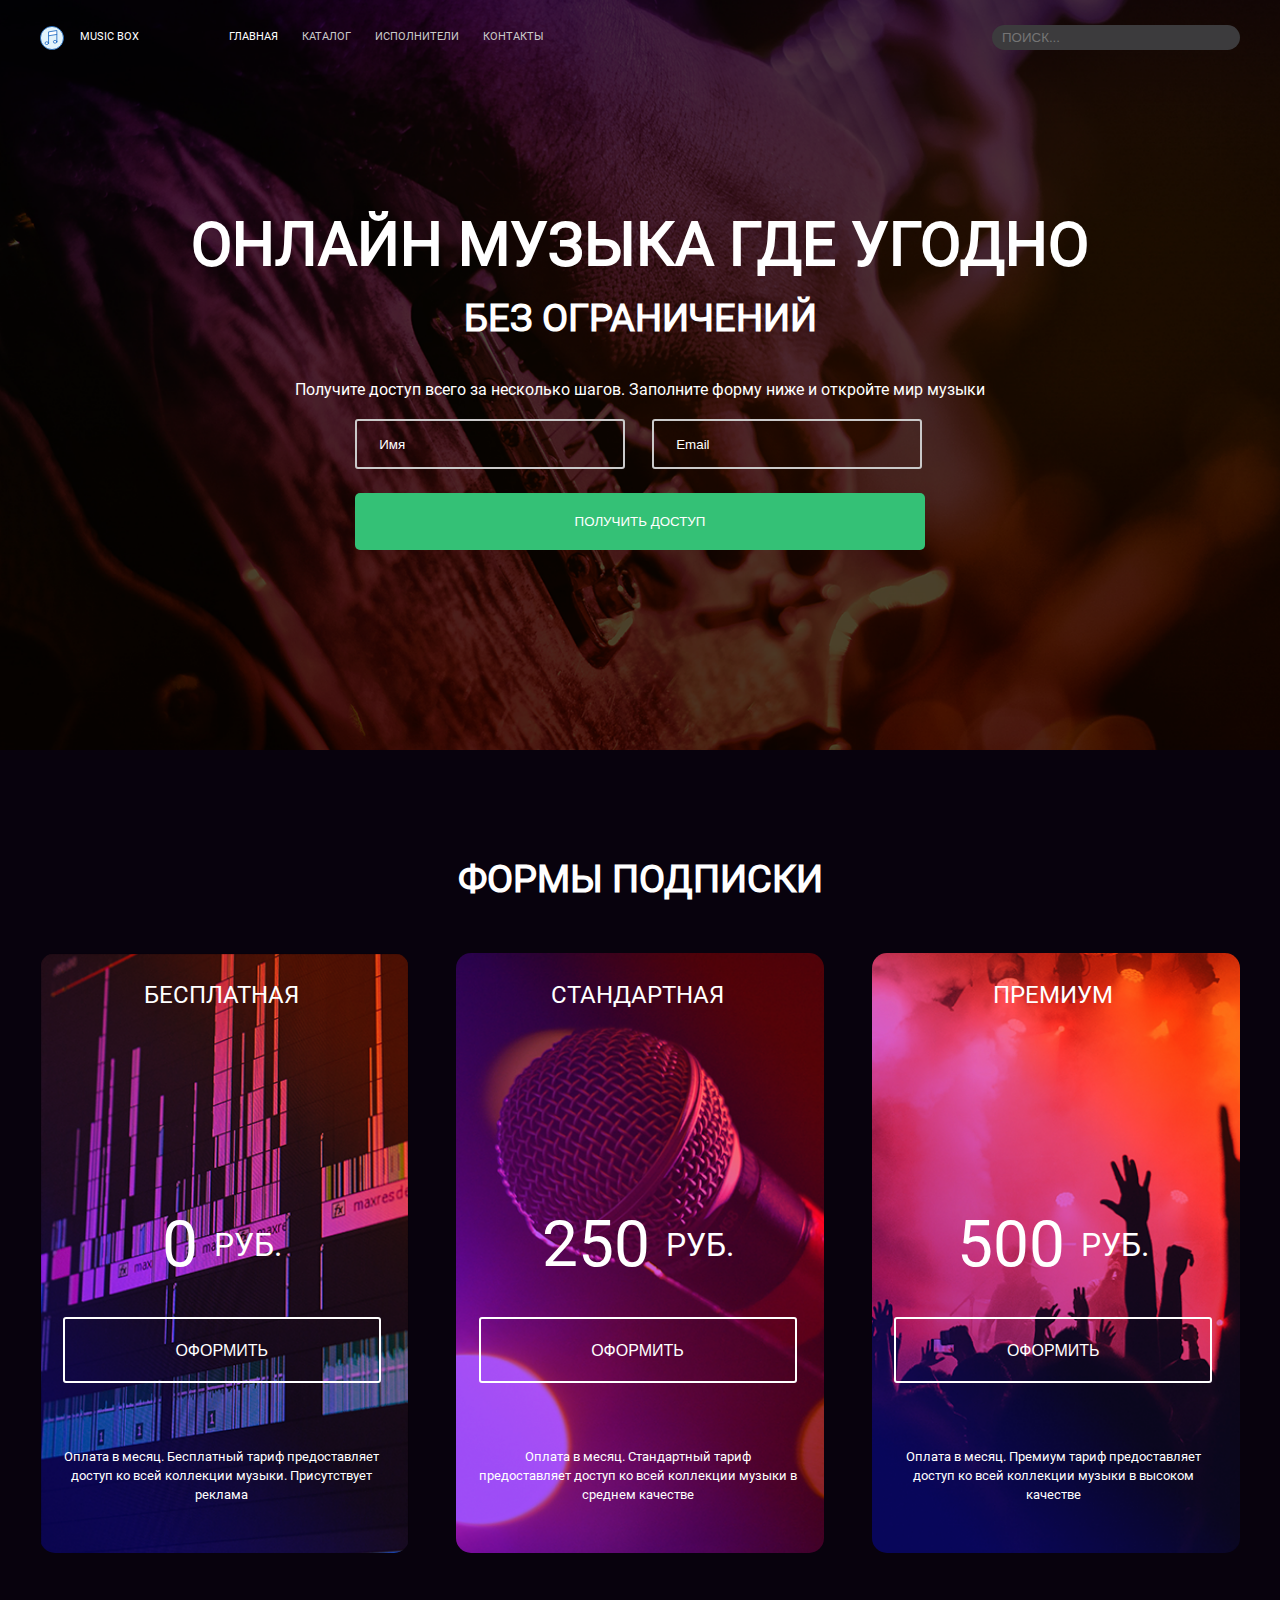
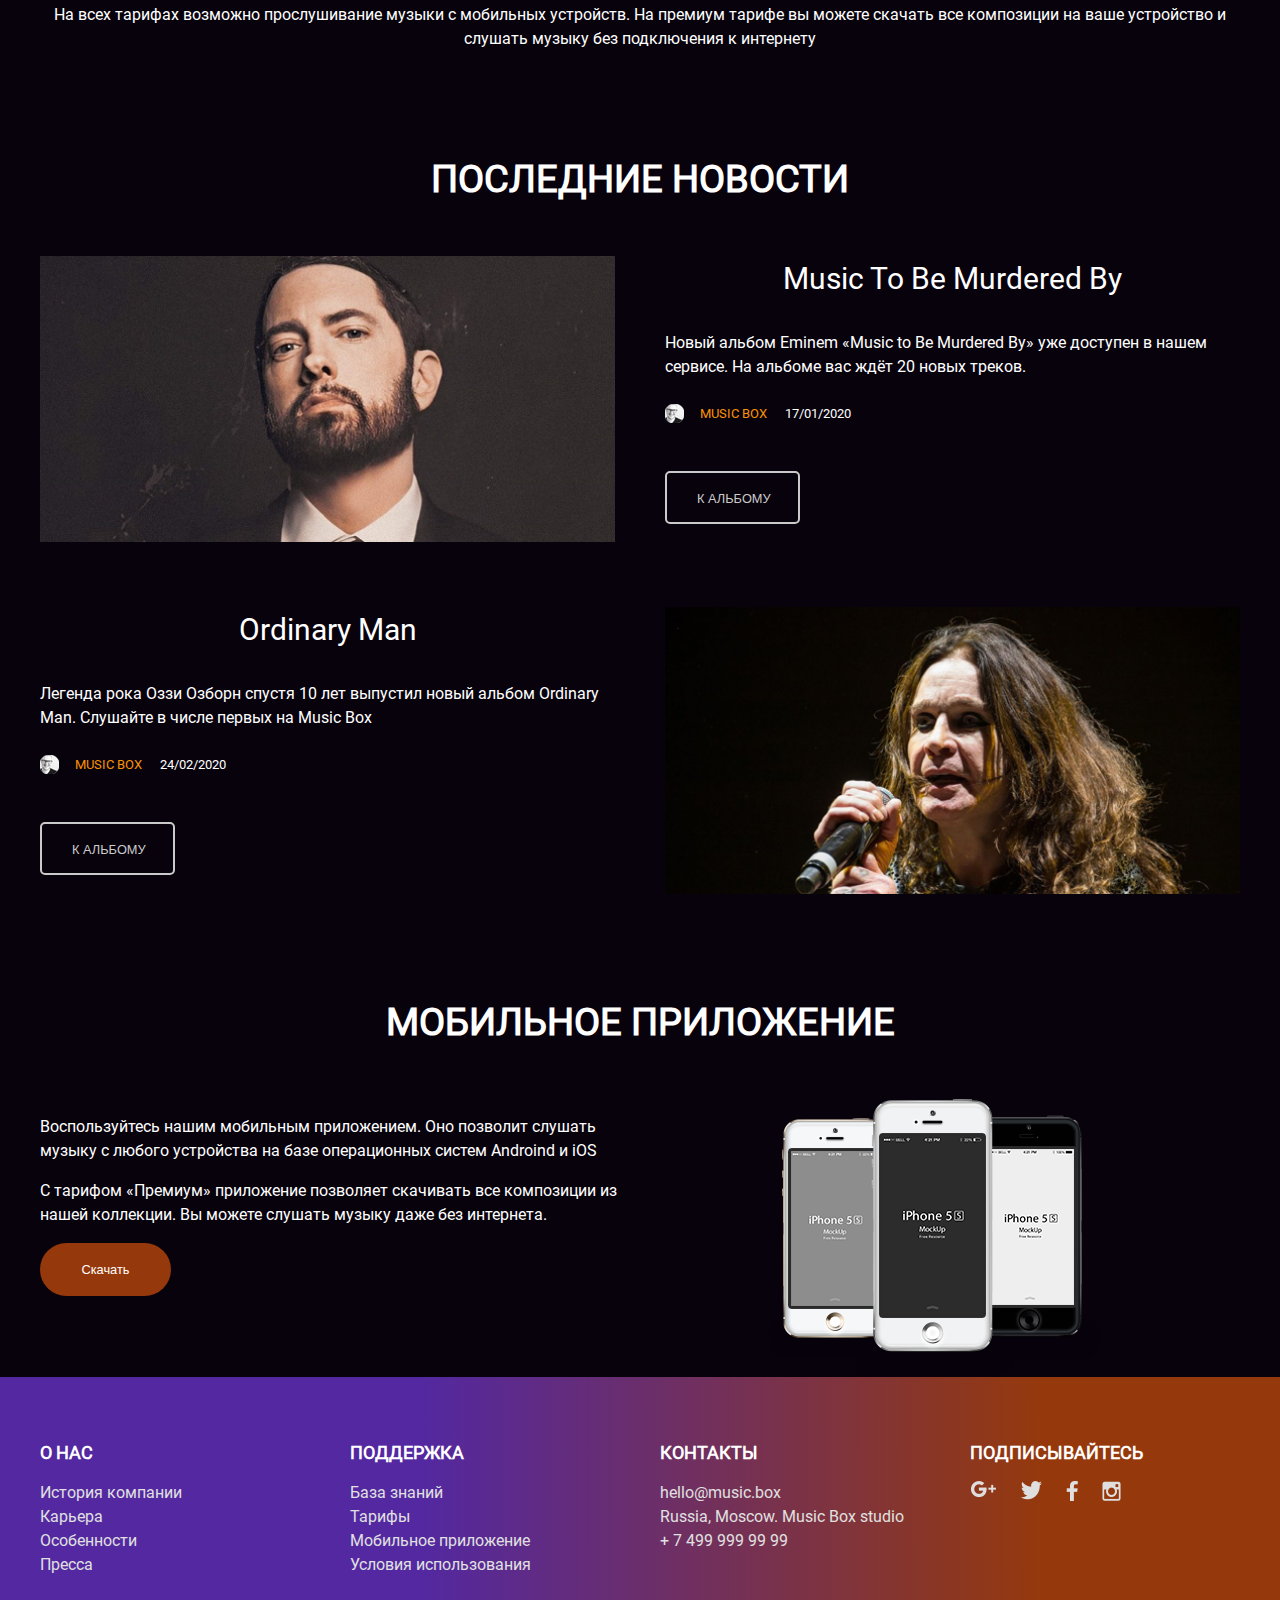
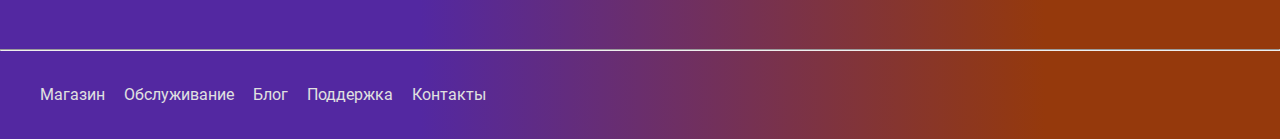
==== commit 08fd9935: "tests" ====
--- a/src/index.html
+++ b/src/index.html
@@ -196,7 +196,7 @@
           <span class="footer__link">Russia, Moscow. Music Box studio</span>
           <a class="footer__link" href="#">+ 7 499 999 99 99</a>
         </div>
-        <div class="footer__block">
+        <div>
           <h3 class="footer__title">Подписывайтесь</h3>
           <div class="footer__list">
             <ul class="footer__list footer__list_direction_row">
--- a/src/css/style.css
+++ b/src/css/style.css
@@ -376,6 +376,7 @@
 }
 .pricing-forms__one-form {
   width: 368.5px;
+  height: 600px;
   border-radius: 15px;
   margin: 45px 0 50px;
   display: flex;
@@ -399,6 +400,7 @@
   .pricing-forms__one-form {
     padding-top: 19px;
     margin-top: 0;
+    height: 600px;
   }
   .pricing-forms__one-form:first-of-type {
     margin-top: 45px;
@@ -606,7 +608,6 @@
 .footer__link {
   color: var(--gray);
   text-decoration: none;
-  width: 100%;
 }
 .footer__link_place_bottom {
   margin-right: 16px;
@@ -628,14 +629,14 @@
   size: 1px;
 }
 .footer__menu-bottom {
-  padding: 40px 20px 49px;
+  padding: 2rem 20px 2rem;
 }
 @media screen and (max-width: 800px) {
   .footer__menu-bottom {
     display: flex;
     flex-direction: column;
-    padding-bottom: 35px;
     gap: 16px;
+    padding-right: 30px;
   }
 }
 
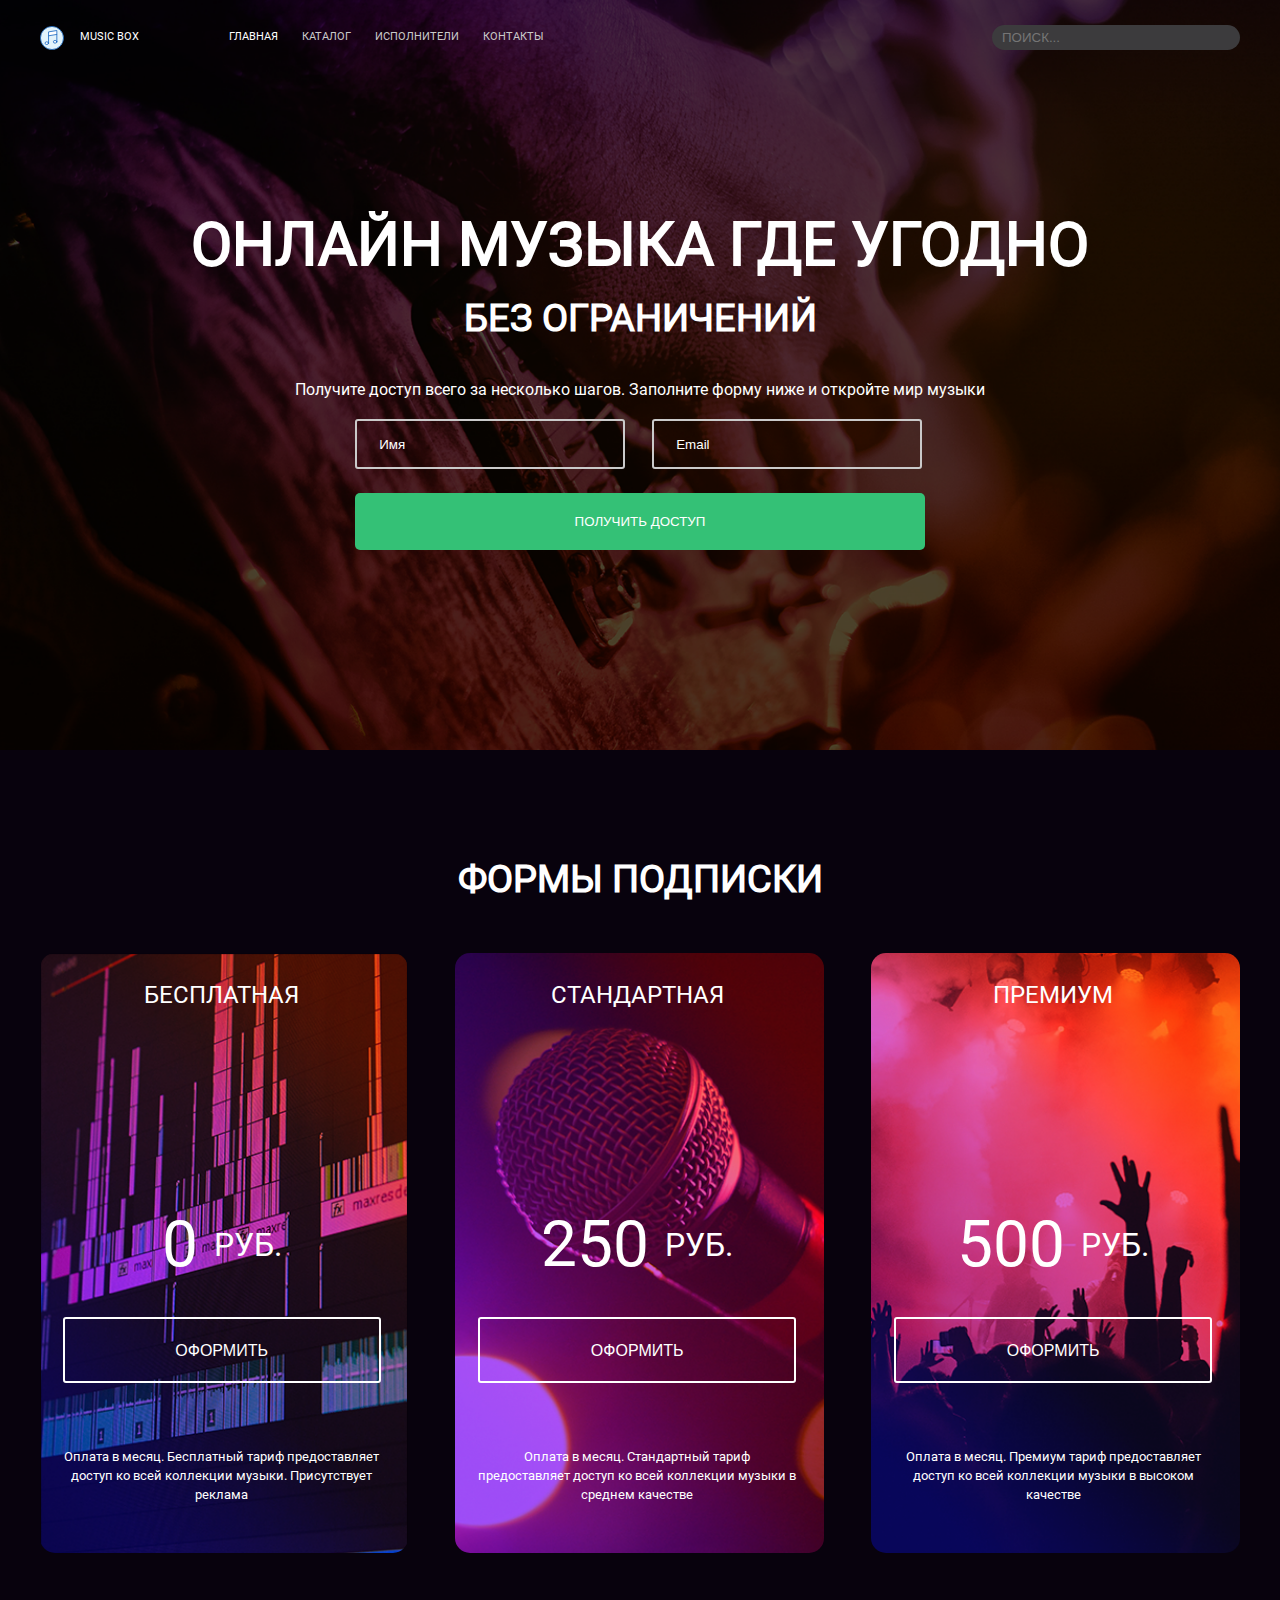
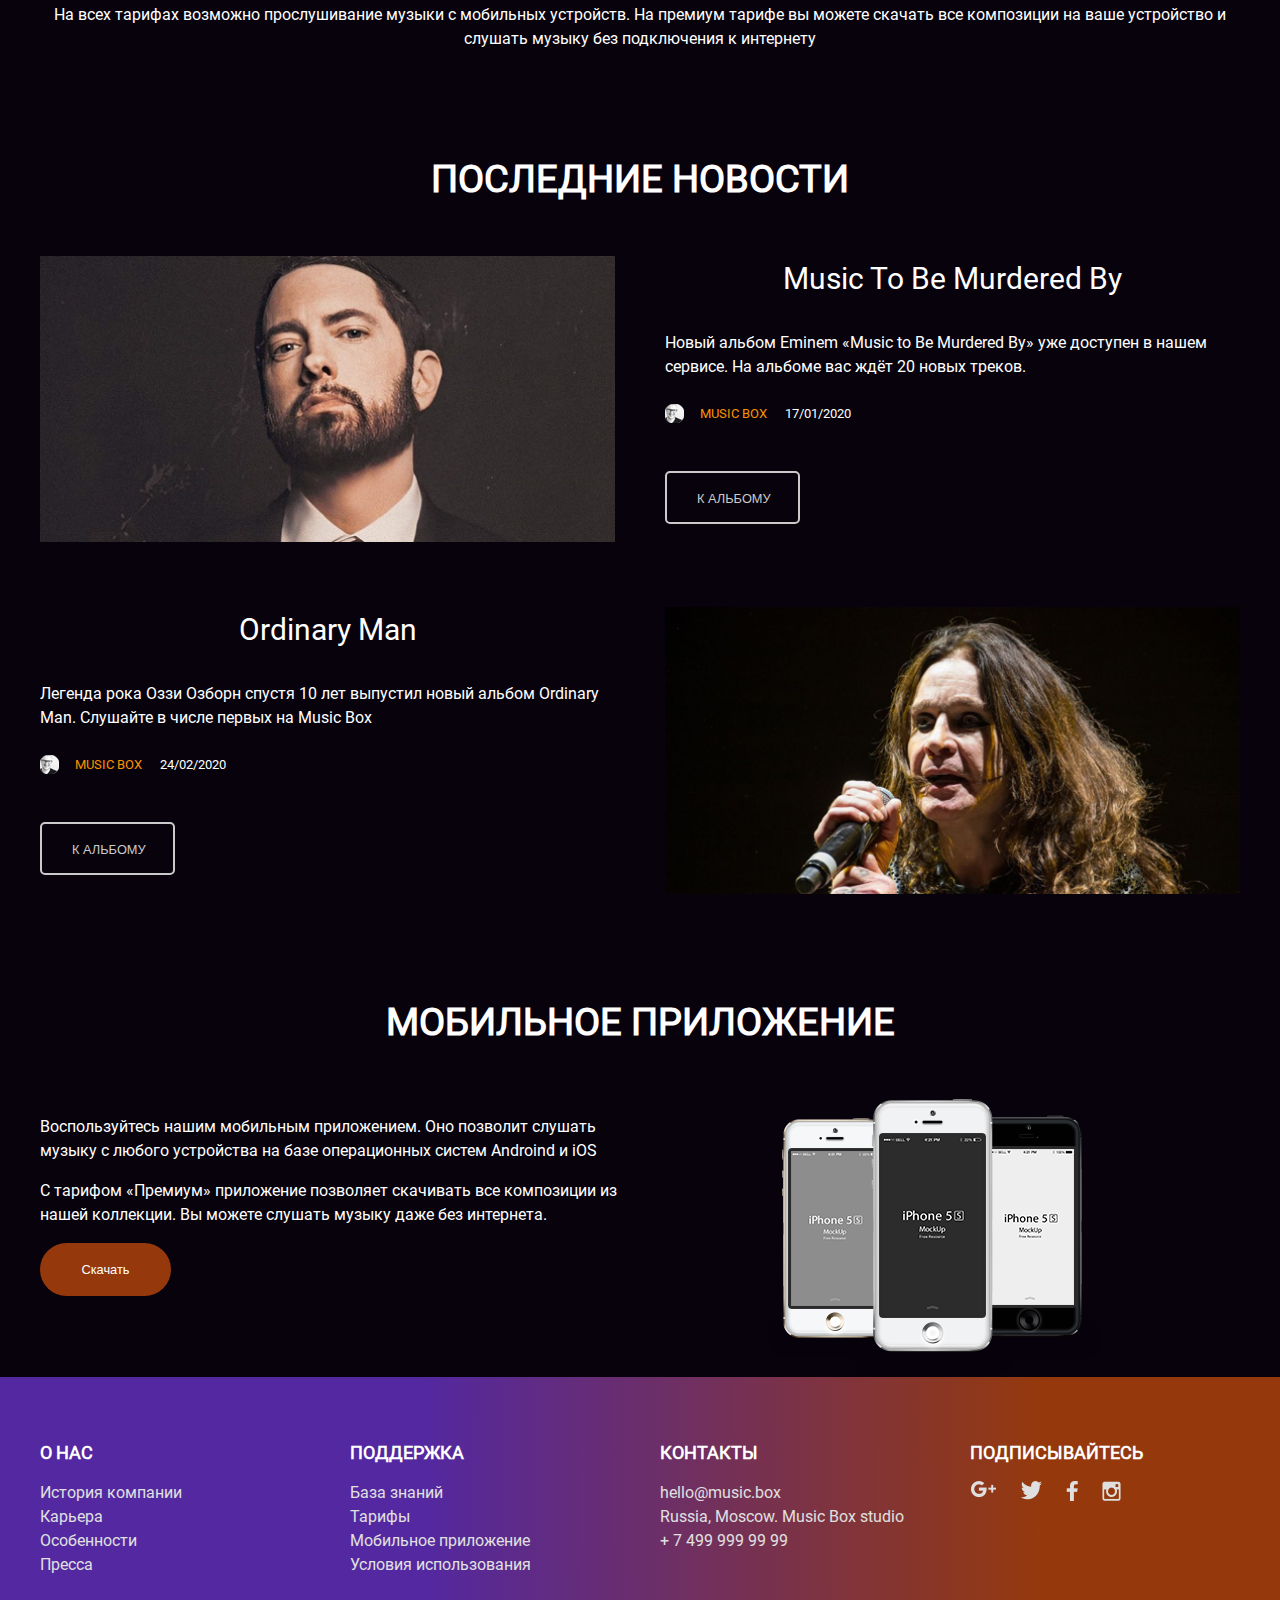
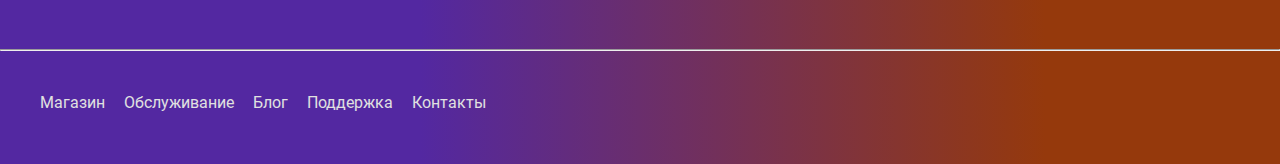
==== commit bcf0410a: "tests" ====
--- a/src/index.html
+++ b/src/index.html
@@ -192,9 +192,9 @@
         </div>
         <div class="footer__block">
           <h2 class="footer__title">Контакты</h3>
-          <a class="footer__link" href="mailto:hello@music.box">hello@music.box</a>
+          <div><a class="footer__link" href="mailto:hello@music.box">hello@music.box</a></div>
           <span class="footer__link">Russia, Moscow. Music Box studio</span>
-          <a class="footer__link" href="#">+ 7 499 999 99 99</a>
+          <div><a class="footer__link" href="#">+ 7 499 999 99 99</a></div>
         </div>
         <div>
           <h3 class="footer__title">Подписывайтесь</h3>
--- a/src/css/style.css
+++ b/src/css/style.css
@@ -375,7 +375,6 @@
   width: 100%;
 }
 .pricing-forms__one-form {
-  width: 368.5px;
   height: 600px;
   border-radius: 15px;
   margin: 45px 0 50px;
@@ -389,18 +388,22 @@
 }
 .pricing-forms__one-form_type_free {
   background-image: url(../images/subscribe_1.png);
+  width: 368.2px;
 }
 .pricing-forms__one-form_type_standart {
   background-image: url(../images/subscribe_2.png);
+  width: 369.2px;
 }
 .pricing-forms__one-form_type_premium {
   background-image: url(../images/subscribe_3.png);
+  width: 368.8px;
 }
 @media screen and (max-width: 800px) {
   .pricing-forms__one-form {
     padding-top: 19px;
     margin-top: 0;
-    height: 600px;
+    height: 586px;
+    width: 374px;
   }
   .pricing-forms__one-form:first-of-type {
     margin-top: 45px;
@@ -629,14 +632,15 @@
   size: 1px;
 }
 .footer__menu-bottom {
-  padding: 2rem 20px 2rem;
+  padding: 40px 20px 49px;
 }
 @media screen and (max-width: 800px) {
   .footer__menu-bottom {
     display: flex;
     flex-direction: column;
     gap: 16px;
-    padding-right: 30px;
+    padding-right: 25px;
+    padding-bottom: 35px;
   }
 }
 
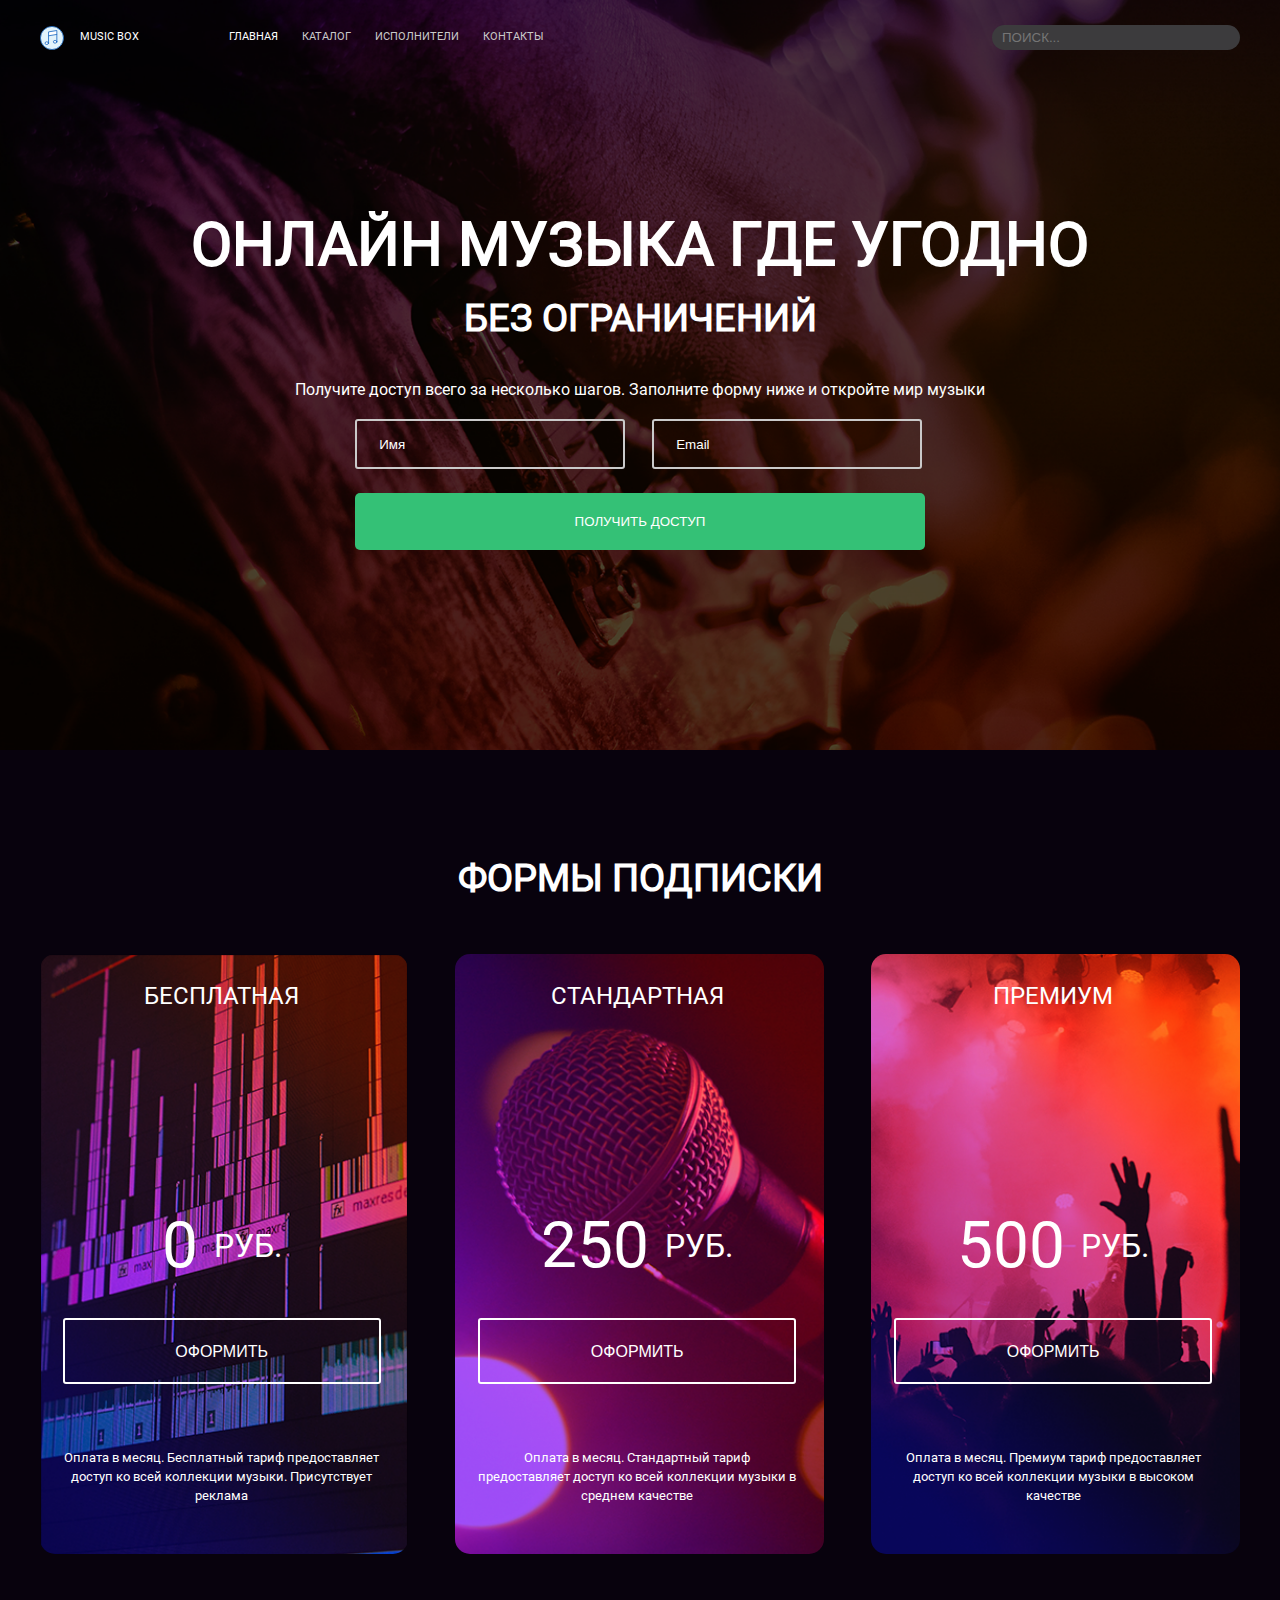
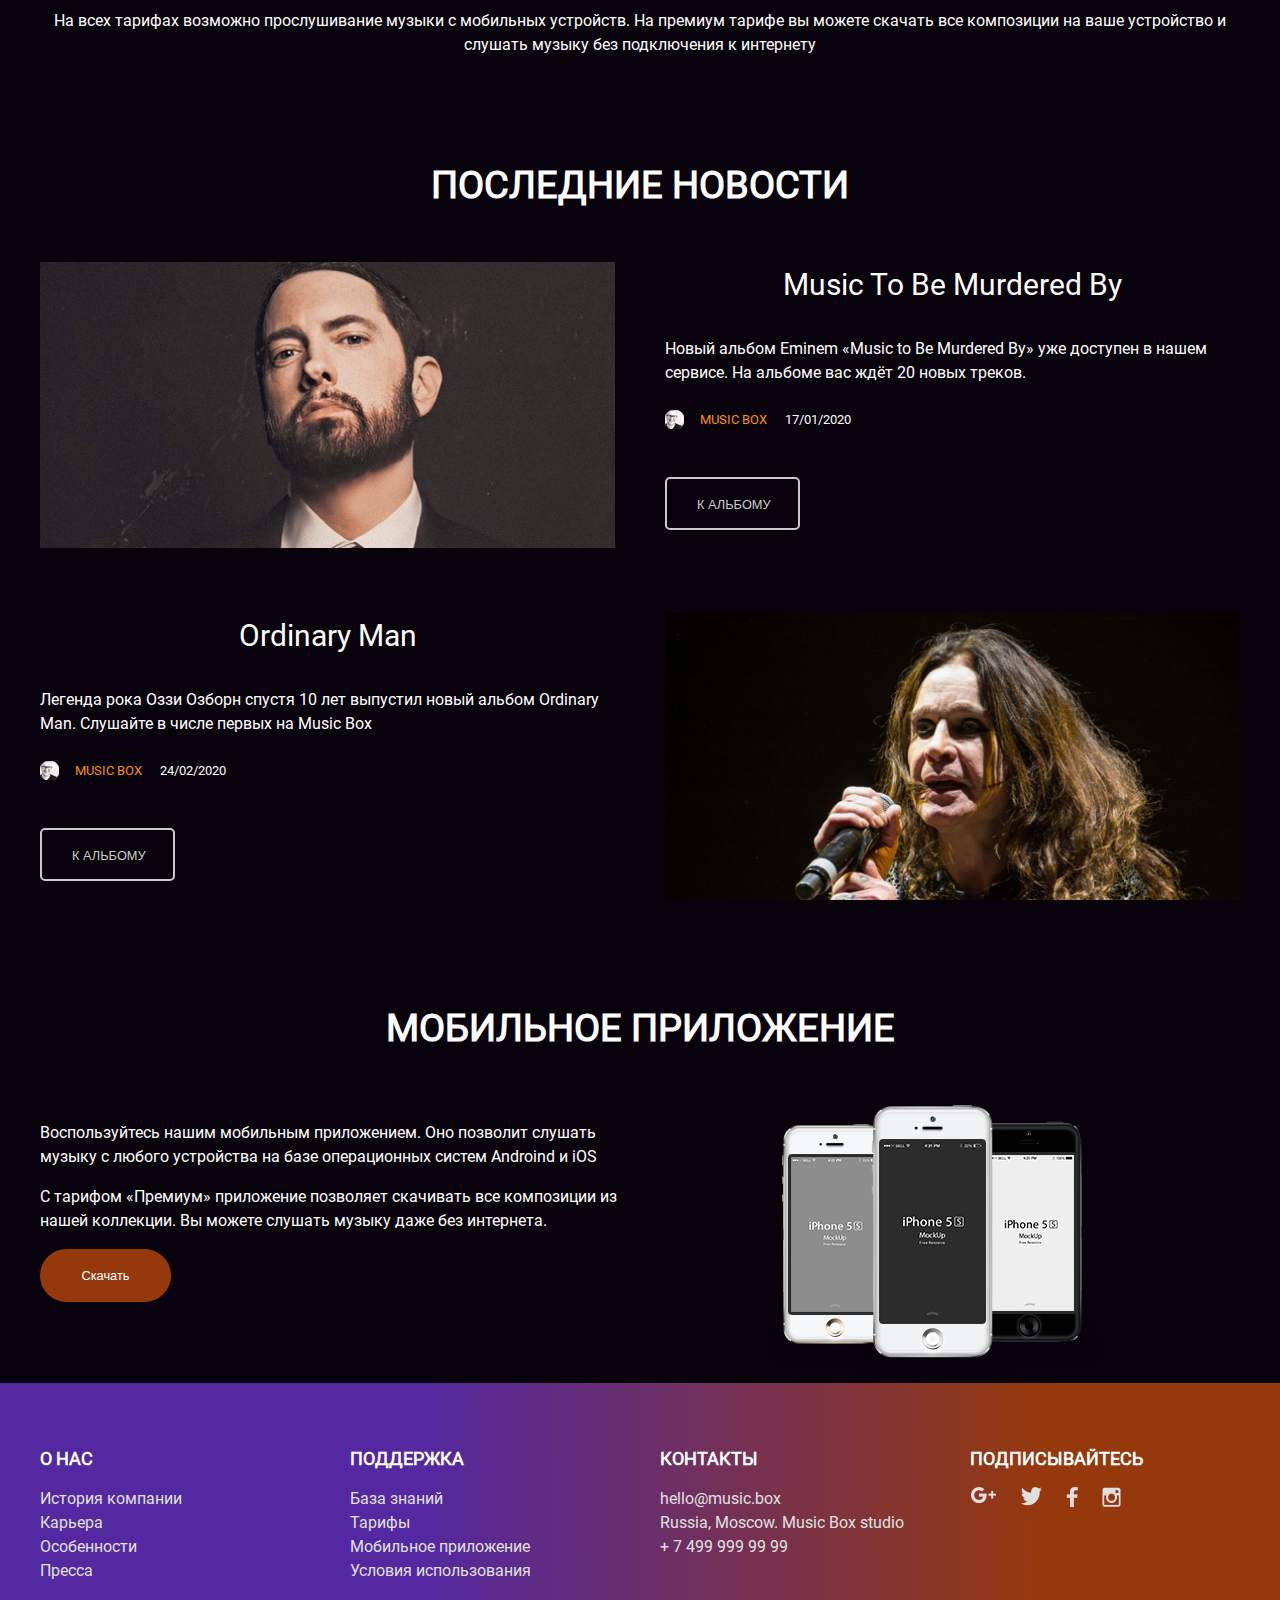
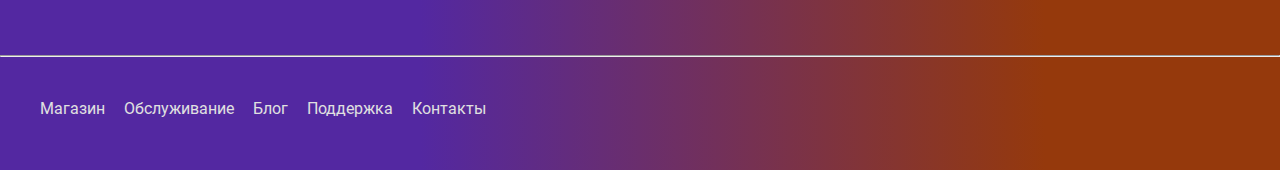
==== commit 722f2d8c: "tests" ====
--- a/src/index.html
+++ b/src/index.html
@@ -157,7 +157,7 @@
     <footer class="footer">
       <div class="footer__menu-top">
         <div class="footer__block">
-          <h2 class="footer__title">О нас</h3>
+          <h2 class="footer__title">О нас</h2>
           <ul class="footer__list">
           <li class="footer__list-item">
             <a class="footer__link" href="#">История компании</a>
@@ -174,7 +174,7 @@
           </ul>
         </div>
         <div class="footer__block">
-          <h2 class="footer__title">Поддержка</h3>
+          <h2 class="footer__title">Поддержка</h2>
           <ul class="footer__list">
             <li class="footer__list-item">
               <a class="footer__link" href="#">База знаний</a>
@@ -191,7 +191,7 @@
           </ul>
         </div>
         <div class="footer__block">
-          <h2 class="footer__title">Контакты</h3>
+          <h2 class="footer__title">Контакты</h2>
           <div><a class="footer__link" href="mailto:hello@music.box">hello@music.box</a></div>
           <span class="footer__link">Russia, Moscow. Music Box studio</span>
           <div><a class="footer__link" href="#">+ 7 499 999 99 99</a></div>
--- a/src/css/style.css
+++ b/src/css/style.css
@@ -41,42 +41,41 @@
   height: 53px;
   font-size: 12.8px;
   line-height: 19.2px;
+  text-align: center;
+  vertical-align: middle;
   cursor: pointer;
-  text-align: center;
-  vertical-align: middle;
 }
 
 .list-flex, .popular-track, .footer__menu-bottom, .footer__menu-top, .app, .news, .pricing-forms, .header {
+  box-sizing: border-box;
+  width: 100%;
   max-width: 1240px;
-  box-sizing: border-box;
-  width: 100%;
   margin: auto;
+  padding-right: 20px;
   padding-left: 20px;
-  padding-right: 20px;
 }
 
 @font-face {
-  font-family: "Roboto";
+  font-family: Roboto;
   src: url("../fonts/Roboto/Roboto-Regular.ttf");
 }
 body {
-  font-family: "Roboto", Arial, Helvetica, sans-serif;
+  position: relative;
+  color: var(--white);
   font-size: 11px;
-  line-height: 1.5;
-  color: var(--dark-gray);
+  font-family: Roboto, Arial, Helvetica, sans-serif;
+  line-height: 1.5;
   background-color: var(--black);
-  position: relative;
-  color: var(--white);
 }
 
 h1 {
-  text-transform: uppercase;
-  line-height: 1.5;
+  width: 100%;
+  max-width: 1200px;
+  color: var(--white);
   font-weight: 700;
-  color: var(--white);
-  text-align: center;
-  width: 100%;
-  max-width: 1200px;
+  line-height: 1.5;
+  text-align: center;
+  text-transform: uppercase;
   font-size: 60px;
 }
 @media screen and (max-width: 800px) {
@@ -84,14 +83,15 @@
     font-size: 30px;
   }
 }
+
 h2 {
-  text-transform: uppercase;
-  line-height: 1.5;
+  width: 100%;
+  max-width: 1200px;
+  color: var(--white);
   font-weight: 700;
-  color: var(--white);
-  text-align: center;
-  width: 100%;
-  max-width: 1200px;
+  line-height: 1.5;
+  text-align: center;
+  text-transform: uppercase;
   font-size: 38px;
 }
 @media screen and (max-width: 800px) {
@@ -99,14 +99,15 @@
     font-size: 18px;
   }
 }
+
 h3 {
-  text-transform: uppercase;
-  line-height: 1.5;
+  width: 100%;
+  max-width: 1200px;
+  color: var(--white);
   font-weight: 700;
-  color: var(--white);
-  text-align: center;
-  width: 100%;
-  max-width: 1200px;
+  line-height: 1.5;
+  text-align: center;
+  text-transform: uppercase;
   font-size: 24px;
 }
 @media screen and (max-width: 800px) {
@@ -117,10 +118,10 @@
 
 .header {
   position: absolute;
-  display: flex;
   top: 25px;
+  right: 0;
   left: 0;
-  right: 0;
+  display: flex;
   align-items: center;
 }
 @media screen and (max-width: 800px) {
@@ -139,8 +140,8 @@
 }
 .header__logo-text {
   margin: 0 90px 0 16px;
-  text-transform: uppercase;
-  color: var(--white);
+  color: var(--white);
+  text-transform: uppercase;
 }
 .header__nav-list {
   display: flex;
@@ -153,23 +154,22 @@
   }
 }
 .header__nav-item {
+  display: flex;
+  padding-right: 24px;
   list-style: none;
-  padding-right: 24px;
-  display: flex;
 }
 @media screen and (max-width: 800px) {
   .header__nav-item {
     padding-bottom: 3px;
-    margin-right: a;
   }
 }
 .header__nav-item:last-of-type {
   padding: 0;
 }
 .header__nav-link {
+  color: var(--dark-gray);
   text-transform: uppercase;
   text-decoration: none;
-  color: var(--dark-gray);
 }
 .header__nav-link_selected {
   color: var(--white);
@@ -183,25 +183,25 @@
   }
 }
 .header__form {
+  display: flex;
   width: 20vw;
   max-width: 248px;
   margin: auto 0 auto auto;
-  display: flex;
 }
 @media screen and (max-width: 800px) {
   .header__form {
-    margin: 0;
     width: calc(100vw - 40px);
     max-width: 378px;
+    margin: 0;
   }
 }
 .header__input {
+  box-sizing: border-box;
+  width: 100%;
   height: 25px;
+  background-color: var(--dark);
+  border: 0;
   border-radius: 25px;
-  border: 0px;
-  width: 100%;
-  background-color: var(--dark);
-  box-sizing: border-box;
 }
 .header__input::placeholder {
   padding: 5px 0 5px 10px;
@@ -210,21 +210,21 @@
 }
 
 .subscription {
-  max-height: 750px;
-  padding: 200px 0;
-  margin: auto;
   display: flex;
   flex-direction: column;
   align-items: center;
-  background-image: url(../images/banner.png);
+  max-height: 750px;
+  margin: auto;
+  padding: 200px 0;
+  background-image: url("../images/banner.png");
   background-position: center;
   background-size: cover;
 }
 @media screen and (max-width: 800px) {
   .subscription {
+    box-sizing: border-box;
+    height: 853px;
     max-height: 853px;
-    height: 853px;
-    box-sizing: border-box;
     padding: 200px 20px;
   }
 }
@@ -234,9 +234,9 @@
   }
 }
 .subscription__description {
+  max-width: 1200px;
   margin: 31px 0 17px;
   text-align: center;
-  max-width: 1200px;
 }
 @media screen and (max-width: 800px) {
   .subscription__description {
@@ -247,13 +247,13 @@
   max-width: 570px;
 }
 .subscription__input-text {
+  box-sizing: border-box;
   width: 270px;
-  box-sizing: border-box;
   height: 50px;
+  margin-bottom: 24px;
   background-color: transparent;
+  border: 2px solid var(--dark-gray);
   border-radius: 3px;
-  border: 2px solid var(--dark-gray);
-  margin-bottom: 24px;
 }
 .subscription__input-text:first-of-type {
   margin-right: 24px;
@@ -269,20 +269,20 @@
 }
 @media screen and (max-width: 800px) {
   .subscription__input-text {
+    display: block;
     width: 374px;
-    display: block;
   }
 }
 .subscription__button {
   display: block;
   width: 570px;
   height: 57px;
+  color: var(--white);
+  text-transform: uppercase;
+  background-color: var(--green);
+  border: 0;
   border-radius: 5px;
-  border: 0;
-  background-color: var(--green);
   cursor: pointer;
-  text-transform: uppercase;
-  color: var(--white);
 }
 @media screen and (max-width: 800px) {
   .subscription__button {
@@ -291,29 +291,29 @@
 }
 
 .artist {
-  max-height: 713px;
-  min-height: 550px;
   display: flex;
   flex-direction: column;
   align-items: flex-start;
   justify-content: flex-start;
-  background-image: url(../images/Morten\ Harket.png);
+  box-sizing: border-box;
+  min-height: 550px;
+  max-height: 713px;
+  padding: 200px 120px;
+  background-image: url("../images/Morten Harket.png");
   background-position: center;
   background-size: cover;
-  padding: 200px 120px;
-  box-sizing: border-box;
 }
 @media screen and (max-width: 800px) {
   .artist {
+    height: 730px;
     max-height: 730px;
-    height: 730px;
     padding: 200px 20px;
   }
 }
 .artist__title {
   width: 100%;
+  margin-top: 50px;
   text-align: start;
-  margin-top: 50px;
 }
 @media screen and (max-width: 800px) {
   .artist__title {
@@ -321,21 +321,21 @@
   }
 }
 .artist__description {
+  width: 100%;
   margin: 16px 0 48px;
-  width: 100%;
   text-align: start;
 }
 .artist__button {
   width: 200px;
   height: 62px;
-  font-size: 12.8px;
-  border-radius: 5px;
-  border: 0;
-  text-transform: uppercase;
-  color: var(--white);
-  padding: 20px 30px;
   margin-right: 19px;
   margin-bottom: 24px;
+  padding: 20px 30px;
+  color: var(--white);
+  font-size: 12.8px;
+  text-transform: uppercase;
+  border: 0;
+  border-radius: 5px;
   cursor: pointer;
 }
 .artist__button_color_purple {
@@ -364,7 +364,7 @@
   display: flex;
   flex-wrap: wrap;
   justify-content: space-between;
-  padding-top: 101px;
+  padding-top: 100px;
 }
 @media screen and (max-width: 1240px) {
   .pricing-forms {
@@ -375,50 +375,50 @@
   width: 100%;
 }
 .pricing-forms__one-form {
-  height: 600px;
-  border-radius: 15px;
-  margin: 45px 0 50px;
   display: flex;
   flex-direction: column;
   align-items: center;
+  box-sizing: border-box;
+  height: 600px;
+  margin: 47px 0 55px;
+  padding: 24px 27px 64px 22px;
   background-repeat: no-repeat;
   background-size: cover;
-  padding: 24px 27px 64px 22px;
-  box-sizing: border-box;
+  border-radius: 15px;
 }
 .pricing-forms__one-form_type_free {
-  background-image: url(../images/subscribe_1.png);
   width: 368.2px;
+  background-image: url("../images/subscribe_1.png");
 }
 .pricing-forms__one-form_type_standart {
-  background-image: url(../images/subscribe_2.png);
   width: 369.2px;
+  background-image: url("../images/subscribe_2.png");
 }
 .pricing-forms__one-form_type_premium {
-  background-image: url(../images/subscribe_3.png);
   width: 368.8px;
+  background-image: url("../images/subscribe_3.png");
 }
 @media screen and (max-width: 800px) {
   .pricing-forms__one-form {
+    width: 374px;
+    height: 592px;
+    margin-top: 0;
     padding-top: 19px;
-    margin-top: 0;
-    height: 586px;
-    width: 374px;
   }
   .pricing-forms__one-form:first-of-type {
-    margin-top: 45px;
-    margin-right: 0px;
+    margin-top: 43px;
+    margin-right: 0;
   }
 }
 .pricing-forms__title-price {
   font-weight: 400;
 }
 .pricing-forms__price {
-  margin: 200px 0 40px;
   display: flex;
   align-items: center;
   justify-content: center;
   width: 100%;
+  margin: 200px 0 40px;
 }
 .pricing-forms__price-value {
   margin-right: 16px;
@@ -428,20 +428,25 @@
   text-transform: uppercase;
 }
 .pricing-forms__form-description {
-  text-align: center;
   margin-top: 64px;
   font-size: 12.8px;
+  text-align: center;
+}
+@media screen and (max-width: 800px) {
+  .pricing-forms__form-description {
+    margin-top: 66px;
+  }
 }
 .pricing-forms__button {
-  background-color: transparent;
-  color: var(--white);
-  border-radius: 3px;
-  padding: 20px 30px;
-  border: 2px solid var(--white);
-  text-transform: uppercase;
-  cursor: pointer;
   width: 318px;
   height: 66px;
+  padding: 20px 30px;
+  color: var(--white);
+  text-transform: uppercase;
+  background-color: transparent;
+  border: 2px solid var(--white);
+  border-radius: 3px;
+  cursor: pointer;
 }
 .pricing-forms__description {
   width: 100%;
@@ -480,15 +485,15 @@
 }
 .news__image {
   width: 45vw;
+  min-width: 374px;
   max-width: 575px;
-  min-width: 374px;
 }
 .news__text-block {
   display: flex;
   flex-direction: column;
   width: 45vw;
+  min-width: 374px;
   max-width: 575px;
-  min-width: 374px;
 }
 @media screen and (max-width: 800px) {
   .news__text-block {
@@ -496,16 +501,16 @@
   }
 }
 .news__news-title {
+  margin-bottom: 30px;
+  font-weight: 400;
+  font-size: 30px;
+  line-height: 1.5;
   text-transform: capitalize;
-  font-size: 30px;
-  line-height: 1.5;
-  font-weight: 400;
-  margin-bottom: 30px;
 }
 @media screen and (max-width: 800px) {
   .news__news-title {
+    margin-bottom: 16px;
     font-size: 16px;
-    margin-bottom: 16px;
   }
 }
 .news__news-text {
@@ -518,31 +523,31 @@
   line-height: 19px;
 }
 .news__author {
+  margin: 0 18px 0 16px;
+  color: var(--orange);
+  text-transform: uppercase;
   text-decoration: none;
-  color: var(--orange);
-  margin: 0 18px 0 16px;
-  text-transform: uppercase;
 }
 .news__button {
+  width: 135px;
   margin-top: 48px;
+  padding: 16px 30px;
   color: var(--dark-gray);
   text-transform: uppercase;
   background-color: transparent;
+  border: 2px solid var(--dark-gray);
   border-radius: 5px;
-  border: 2px solid var(--dark-gray);
-  width: 135px;
-  padding: 16px 30px;
 }
 
 .app {
+  max-width: 1240px;
   padding: 100px 20px 0;
-  max-width: 1240px;
 }
 .app__block {
   display: flex;
   flex-direction: row-reverse;
+  align-items: flex-start;
   justify-content: flex-end;
-  align-items: flex-start;
   margin: 48px auto 0;
 }
 @media screen and (max-width: 800px) {
@@ -554,8 +559,8 @@
 }
 .app__text-block {
   max-width: 600px;
+  margin-top: 16px;
   margin-right: min(144px, 10vw);
-  margin-top: 16px;
 }
 @media screen and (max-width: 800px) {
   .app__text-block {
@@ -566,20 +571,20 @@
   margin-bottom: 16px;
 }
 .app__button {
+  padding: 16px 40px;
+  color: var(--white);
   background-color: var(--red);
-  color: var(--white);
+  border: 0;
   border-radius: 32px;
-  border: 0;
-  padding: 16px 40px;
 }
 
 .footer {
   background: linear-gradient(89.75deg, #5328a1 32.83%, #95390c 81.56%);
 }
 .footer__menu-top {
-  padding: 62px 20px 72px;
   display: grid;
   grid-template-columns: repeat(4, 270px);
+  padding: 62px 20px 72px;
   column-gap: min(40px, 3.3333333333vw);
 }
 @media screen and (max-width: 1240px) {
@@ -591,6 +596,7 @@
   .footer__menu-top {
     grid-template-columns: repeat(1, auto);
     row-gap: 30px;
+    padding-bottom: 67px;
   }
 }
 .footer__block {
@@ -599,8 +605,8 @@
   align-items: stretch;
 }
 .footer__title {
+  margin-bottom: 15px;
   font-size: 18px;
-  margin-bottom: 15px;
   text-align: start;
 }
 @media screen and (max-width: 800px) {
@@ -617,8 +623,8 @@
 }
 .footer__list {
   display: flex;
+  flex-direction: column;
   list-style: none;
-  flex-direction: column;
 }
 .footer__list_direction_row {
   flex-direction: row;
@@ -640,7 +646,7 @@
     flex-direction: column;
     gap: 16px;
     padding-right: 25px;
-    padding-bottom: 35px;
+    padding-bottom: 43px;
   }
 }
 
@@ -648,6 +654,7 @@
   padding-top: 100px;
 }
 .popular-track__title {
+  margin-bottom: 48px;
   text-align: left;
 }
 .popular-track__grid-block {
@@ -661,10 +668,6 @@
     grid-template-columns: repeat(1, 1fr);
   }
 }
-.popular-track__title {
-  margin-bottom: 48px;
-  text-align: left;
-}
 .popular-track__track-block {
   display: flex;
   align-items: center;
@@ -678,12 +681,12 @@
   font-size: 12.8px;
 }
 .popular-track__artist {
+  color: var(--gray);
   font-size: 12.8px;
-  color: var(--gray);
 }
 .popular-track__time {
+  margin-right: 49px;
   margin-left: auto;
-  margin-right: 49px;
   font-size: 12.8px;
 }
 @media screen and (max-width: 800px) {
@@ -704,11 +707,11 @@
   margin-top: 23px;
 }
 .list-flex__block {
+  display: flex;
+  flex-direction: column;
+  width: clamp(137px, 20vw, 250px);
+  margin-top: 25px;
   margin-right: 50px;
-  margin-top: 25px;
-  width: clamp(137px, 20vw, 250px);
-  display: flex;
-  flex-direction: column;
 }
 .list-flex__block_section_similar {
   align-items: center;
@@ -717,10 +720,10 @@
   width: 100%;
 }
 .list-flex__name {
+  margin-top: 18px;
   font-size: 18px;
+  text-align: start;
   text-transform: capitalize;
-  margin-top: 18px;
-  text-align: start;
 }
 .list-flex__name_section_similar {
   width: 100%;
